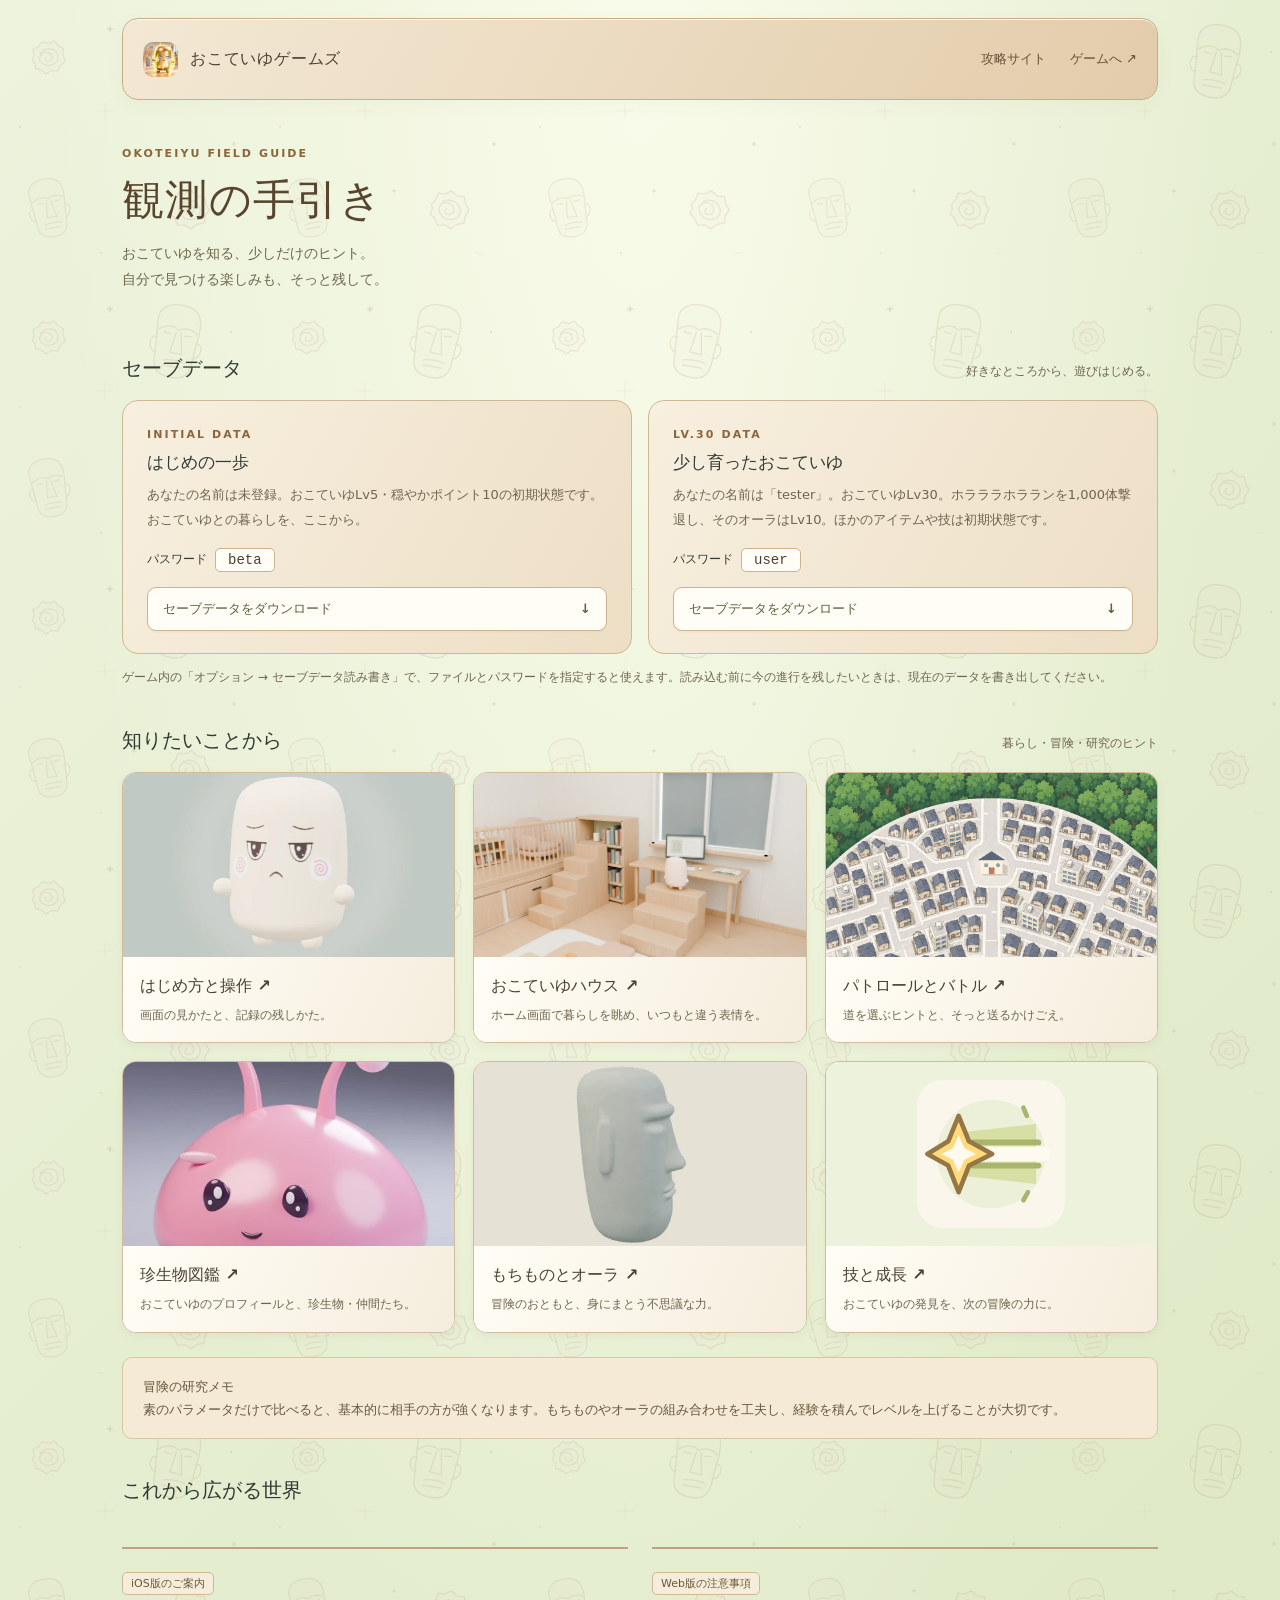
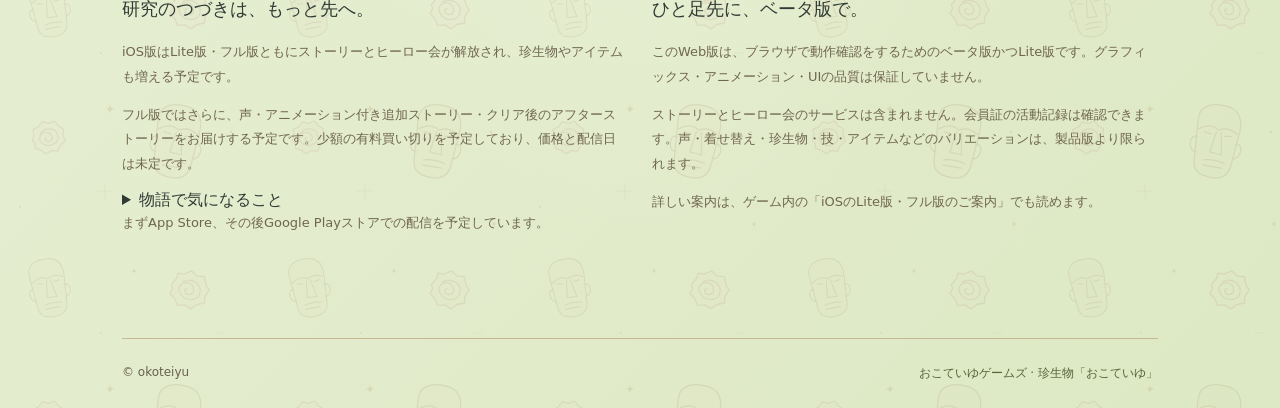
==== site/guide/index.html @ 9322dad9 "Require visitor registration and persist names in validated saves" ====
<!doctype html><html lang="ja"><head><meta charset="utf-8"><meta name="viewport" content="width=device-width,initial-scale=1"><meta name="theme-color" content="#ffffff"><meta name="description" content="珍生物「おこていゆ」の攻略サイト。はじめ方、おこていゆハウス、パトロールと訓練、珍生物、もちもの、技をご紹介します。"><title>攻略サイト｜おこていゆゲームズ</title>
 <link rel="canonical" href="https://okoteiyu.github.io/games/guide/">
 <meta property="og:type" content="website">
 <meta property="og:locale" content="ja_JP">
 <meta property="og:site_name" content="おこていゆゲームズ">
 <meta property="og:title" content="攻略サイト｜おこていゆゲームズ">
 <meta property="og:description" content="珍生物「おこていゆ」の攻略サイト。はじめ方、おこていゆハウス、パトロールと訓練、珍生物、もちもの、技をご紹介します。">
 <meta property="og:url" content="https://okoteiyu.github.io/games/guide/">
 <meta property="og:image" content="https://okoteiyu.github.io/games/shared/guide-cover.png">
 <meta property="og:image:type" content="image/png">
 <meta property="og:image:width" content="1200">
 <meta property="og:image:height" content="630">
 <meta property="og:image:alt" content="モアイが表紙に描かれた、おこていゆの攻略ノート">
 <meta name="twitter:card" content="summary_large_image">
 <meta name="twitter:title" content="攻略サイト｜おこていゆゲームズ">
 <meta name="twitter:description" content="珍生物「おこていゆ」の攻略サイト。はじめ方、おこていゆハウス、パトロールと訓練、珍生物、もちもの、技をご紹介します。">
 <meta name="twitter:image" content="https://okoteiyu.github.io/games/shared/guide-cover.png">
 <meta name="twitter:image:alt" content="モアイが表紙に描かれた、おこていゆの攻略ノート">
<link rel="icon" href="../game/assets/icons/favicon-32.png"><link rel="stylesheet" href="../shared/site.css"><link rel="stylesheet" href="../shared/guide-theme.css"></head><body class="theme-guide"><div class="wrap"><header class="site-header"><a class="brand" href="../"><img src="../game/assets/icons/app-icon-192.png" alt="">おこていゆゲームズ</a><nav class="header-links" aria-label="メイン"><a href="../guide/">攻略サイト</a><a href="../game/">ゲームへ ↗</a></nav></header><main><section class="guide-intro"><span class="eyebrow">OKOTEIYU FIELD GUIDE</span><h1>観測の手引き</h1><p>おこていゆを知る、少しだけのヒント。<br>自分で見つける楽しみも、そっと残して。</p></section><section aria-labelledby="save-title"><div class="section-heading"><h2 id="save-title">セーブデータ</h2><small>好きなところから、遊びはじめる。</small></div><div class="save-grid"><article class="save-card"><span class="eyebrow">INITIAL DATA</span><h3>はじめの一歩</h3><p>あなたの名前は未登録。おこていゆLv5・穏やかポイント10の初期状態です。おこていゆとの暮らしを、ここから。</p><div class="save-pass">パスワード <code>beta</code></div><a class="download" href="saves/beta.txt" download="beta.txt">セーブデータをダウンロード <span aria-hidden="true">↓</span></a></article><article class="save-card"><span class="eyebrow">Lv.30 DATA</span><h3>少し育ったおこていゆ</h3><p>あなたの名前は「tester」。おこていゆLv30。ホラララホラランを1,000体撃退し、そのオーラはLv10。ほかのアイテムや技は初期状態です。</p><div class="save-pass">パスワード <code>user</code></div><a class="download" href="saves/user.txt" download="user.txt">セーブデータをダウンロード <span aria-hidden="true">↓</span></a></article></div><p class="save-help">ゲーム内の「オプション → セーブデータ読み書き」で、ファイルとパスワードを指定すると使えます。読み込む前に今の進行を残したいときは、現在のデータを書き出してください。</p></section><section aria-labelledby="browse-title"><div class="section-heading"><h2 id="browse-title">知りたいことから</h2><small>暮らし・冒険・研究のヒント</small></div><div class="category-grid"><a class="category-card " href="basics/"><img src="../game/assets/collection/aura-okoteiyu.webp" alt="" loading="lazy"><div class="category-copy"><h3>はじめ方と操作 <span aria-hidden="true">↗</span></h3><p>画面の見かたと、記録の残しかた。</p></div></a><a class="category-card " href="house/"><img src="../game/assets/okoteiyu-house-workspace.png" alt="" loading="lazy"><div class="category-copy"><h3>おこていゆハウス <span aria-hidden="true">↗</span></h3><p>ホーム画面で暮らしを眺め、いつもと違う表情を。</p></div></a><a class="category-card " href="adventure/"><img src="../game/assets/patrol-map-background.webp" alt="" loading="lazy"><div class="category-copy"><h3>パトロールとバトル <span aria-hidden="true">↗</span></h3><p>道を選ぶヒントと、そっと送るかけごえ。</p></div></a><a class="category-card " href="creatures/"><img src="../game/assets/collection/punim.webp" alt="" loading="lazy"><div class="category-copy"><h3>珍生物図鑑 <span aria-hidden="true">↗</span></h3><p>おこていゆのプロフィールと、珍生物・仲間たち。</p></div></a><a class="category-card " href="items/"><img src="../game/assets/collection/moai_kun.webp" alt="" loading="lazy"><div class="category-copy"><h3>もちものとオーラ <span aria-hidden="true">↗</span></h3><p>冒険のおともと、身にまとう不思議な力。</p></div></a><a class="category-card icon" href="skills/"><img src="../game/assets/collection/technique-energy_ray.svg" alt="" loading="lazy"><div class="category-copy"><h3>技と成長 <span aria-hidden="true">↗</span></h3><p>おこていゆの発見を、次の冒険の力に。</p></div></a></div><aside class="article-note" style="margin-top:24px"><strong>冒険の研究メモ</strong><br>素のパラメータだけで比べると、基本的に相手の方が強くなります。もちものやオーラの組み合わせを工夫し、経験を積んでレベルを上げることが大切です。</aside></section><section aria-labelledby="edition-title"><div class="section-heading"><h2 id="edition-title">これから広がる世界</h2></div><div class="edition-grid"><article class="edition"><span class="tag">iOS版のご案内</span><h3>研究のつづきは、もっと先へ。</h3><p>iOS版はLite版・フル版ともにストーリーとヒーロー会が解放され、珍生物やアイテムも増える予定です。</p><p>フル版ではさらに、声・アニメーション付き追加ストーリー・クリア後のアフターストーリーをお届けする予定です。少額の有料買い切りを予定しており、価格と配信日は未定です。</p><details><summary>物語で気になること</summary><p>おこていゆの誕生。モアイの謎。密かに迫り来る危機。秘められた力。「惑星より大きな心」。限界を越える6つの試練。まだ明かされていない物語が待っています。</p></details><p>まずApp Store、その後Google Playストアでの配信を予定しています。</p></article><article class="edition"><span class="tag">Web版の注意事項</span><h3>ひと足先に、ベータ版で。</h3><p>このWeb版は、ブラウザで動作確認をするためのベータ版かつLite版です。グラフィックス・アニメーション・UIの品質は保証していません。</p><p>ストーリーとヒーロー会のサービスは含まれません。会員証の活動記録は確認できます。声・着せ替え・珍生物・技・アイテムなどのバリエーションは、製品版より限られます。</p><p>詳しい案内は、ゲーム内の「iOSのLite版・フル版のご案内」でも読めます。</p></article></div></section></main><footer class="site-footer"><span>© okoteiyu</span><span><a href="../">おこていゆゲームズ</a> · <a href="../game/">珍生物「おこていゆ」</a></span></footer></div></body></html>
---- site/shared/site.css ----
:root{--ink:#303b35;--muted:#717a71;--green:#4c6859;--line:#e6e9df;--paper:#fff;--soft:#f6f7f2;--gold:#aa8756;font-family:ui-sans-serif,system-ui,-apple-system,"Hiragino Kaku Gothic ProN","Yu Gothic",Meiryo,sans-serif;color:var(--ink);background:#fff;font-synthesis:none}*{box-sizing:border-box}body{margin:0}a{color:var(--green);text-underline-offset:.2em}button{font:inherit}img{display:block;max-width:100%}a:focus-visible,button:focus-visible,summary:focus-visible{outline:3px solid #9cb6a0;outline-offset:5px}h1,h2,h3,p{margin-top:0}p{line-height:1.9}h1{font-size:clamp(28px,4vw,42px);letter-spacing:.03em;line-height:1.4}h2{font-size:23px;line-height:1.5}h3{font-size:18px;line-height:1.5}.wrap{max-width:1100px;margin:auto;padding:0 32px}.site-header{border-bottom:1px solid var(--line);height:82px;display:flex;align-items:center;justify-content:space-between;gap:18px}.brand{display:flex;align-items:center;gap:12px;text-decoration:none;font-weight:700;color:var(--ink);letter-spacing:.05em}.brand img{width:35px;border-radius:10px}.header-links{display:flex;gap:24px;font-size:13px;align-items:center}.header-links a{text-decoration:none}.eyebrow{font-size:11px;letter-spacing:.19em;text-transform:uppercase;color:var(--gold);font-weight:650}.muted{color:var(--muted)}.home{max-width:980px}.home-intro{padding:50px 0 25px}.home-intro h1{margin-bottom:14px}.home-intro p{color:var(--muted);font-size:15px;margin-bottom:0}.home-grid{display:grid;grid-template-columns:1fr 1fr;gap:24px}.home-card{color:var(--ink);text-decoration:none;border:1px solid var(--line);border-radius:20px;overflow:hidden;transition:transform .2s,box-shadow .2s;background:var(--paper)}.home-card:hover{transform:translateY(-4px);box-shadow:0 10px 30px #3443350c}.home-card-visual{height:250px;background:#f3f5ef;display:grid;place-items:center;overflow:hidden}.home-card-visual>img{height:100%;width:100%;object-fit:cover}.home-card.game .home-card-visual{background:#f7f2e8}.home-card.game .home-card-visual img{width:215px;height:215px;border-radius:42px;box-shadow:0 8px 26px #83614025}.home-card-copy{padding:24px}.home-card-copy .eyebrow{margin-bottom:10px}.home-card-copy h2{font-size:20px;margin-bottom:9px}.home-card-copy p{font-size:13px;color:var(--muted);margin-bottom:18px}.card-tail{display:flex;align-items:center;justify-content:space-between;color:var(--green);font-size:13px;font-weight:600}.arrow{font-size:23px;font-weight:400}.site-footer{display:flex;justify-content:space-between;gap:18px;flex-wrap:wrap;margin-top:64px;padding:26px 0;border-top:1px solid var(--line);font-size:12px;color:var(--muted)}.site-footer a{text-decoration:none}.guide-intro{padding:42px 0 24px}.guide-intro h1{margin:10px 0}.guide-intro p{margin-bottom:0;color:var(--muted);font-size:14px}.section-heading{display:flex;gap:16px;align-items:baseline;justify-content:space-between;margin:36px 0 17px}.section-heading h2{margin:0;font-size:20px}.section-heading small{color:var(--muted);font-size:12px}.save-grid{display:grid;grid-template-columns:1fr 1fr;gap:16px}.save-card{padding:22px 24px;border:1px solid var(--line);border-radius:16px;background:var(--soft)}.save-card h3{font-size:17px;margin:8px 0}.save-card p{font-size:13px;margin:0 0 12px;color:var(--muted)}.save-pass{display:flex;gap:8px;align-items:center;font-size:12px;margin:15px 0}.save-pass code{background:#fff;border:1px solid var(--line);border-radius:5px;padding:3px 12px;font-size:14px;color:var(--ink)}.download{display:flex;align-items:center;justify-content:space-between;text-decoration:none;background:#fff;padding:12px 15px;border:1px solid #c6d3c6;border-radius:9px;font-size:13px;font-weight:600}.save-help{font-size:12px;color:var(--muted);margin:12px 0 0}.category-grid{display:grid;grid-template-columns:repeat(3,1fr);gap:18px}.category-card{border:1px solid var(--line);border-radius:14px;overflow:hidden;text-decoration:none;color:var(--ink)}.category-card:hover{border-color:#a8bdab}.category-card img{width:100%;aspect-ratio:1.8;object-fit:cover;background:var(--soft)}.category-card.icon img{object-fit:contain;padding:18px;background:#f2f5ed}.category-copy{padding:17px}.category-copy h3{font-size:16px;margin-bottom:7px}.category-copy p{font-size:12px;color:var(--muted);line-height:1.7;margin:0}.edition-grid{display:grid;grid-template-columns:1fr 1fr;gap:24px;padding:25px 0}.edition{border-top:2px solid var(--line);padding-top:23px}.edition h3{font-size:18px}.edition p,.edition li{font-size:13px;line-height:1.9;color:var(--muted)}.edition ul{padding-left:20px}.tag{font-size:11px;color:var(--green);border:1px solid #d6e0d4;background:#f5f8f1;border-radius:5px;padding:3px 8px;display:inline-block}.breadcrumbs{font-size:12px;color:var(--muted);margin-top:27px;display:flex;gap:10px;flex-wrap:wrap}.breadcrumbs a{text-decoration:none}.article-layout{display:grid;grid-template-columns:210px minmax(0,1fr);gap:45px}.article-side{padding-top:28px}.article-side nav{position:sticky;top:25px;display:grid;gap:7px}.article-side a{padding:10px 12px;font-size:13px;color:var(--muted);text-decoration:none;border-radius:8px}.article-side a[aria-current=page]{color:var(--green);background:#f1f5ed;font-weight:650}.article-main{min-width:0}.article-head{padding:28px 0 18px}.article-head h1{font-size:30px;margin:8px 0 12px}.article-head p{font-size:14px;color:var(--muted)}.tabs{display:flex;gap:5px;border-bottom:1px solid var(--line);margin:0 0 27px;flex-wrap:wrap}.tabs button{background:none;border:0;color:var(--muted);padding:11px 15px 12px;cursor:pointer;font-size:13px;border-bottom:2px solid transparent}.tabs button[aria-selected=true]{border-bottom-color:var(--green);color:var(--green);font-weight:650}.chapter{margin-bottom:32px;scroll-margin-top:30px}.chapter h2{font-size:20px;border-left:3px solid #b3c7ad;padding-left:14px;margin-bottom:17px}.chapter p{font-size:14px;color:#5c675e}.entry-grid{display:grid;grid-template-columns:1fr 1fr;gap:18px}.entry{border:1px solid var(--line);border-radius:13px;padding:18px;min-width:0}.entry>img{width:100%;height:155px;object-fit:contain;background:#f4f5ef;border-radius:8px;margin-bottom:17px}.entry h2,.entry h3{font-size:17px;margin-bottom:10px}.entry p{font-size:13px;color:#657063;margin-bottom:8px}.entry .facts{font-size:12px;color:var(--muted)}.ranks{width:100%;border-collapse:collapse;font-size:12px;margin-top:16px;text-align:center}.ranks caption{text-align:left;font-size:11px;color:var(--muted);margin-bottom:7px}.ranks th{font-size:11px;color:var(--muted);font-weight:500;padding:6px 2px;border-top:1px solid var(--line)}.ranks td{padding:5px 2px;font-weight:600}.article-note{background:var(--soft);border-radius:10px;padding:17px 20px;color:var(--muted);font-size:13px;line-height:1.8;margin-bottom:25px}[hidden]{display:none!important}@media(min-width:1500px){.home-intro{padding-top:70px}.home-card-visual{height:280px}}@media(max-width:760px){.wrap{padding:0 20px}.site-header{height:68px}.brand{font-size:14px;gap:9px}.brand img{width:30px}.header-links{gap:13px;font-size:12px}.home-intro{padding-top:35px}.home-intro p{font-size:13px}.home-grid{gap:12px}.home-card{border-radius:14px}.home-card-visual{height:165px}.home-card.game .home-card-visual img{width:137px;height:137px;border-radius:26px}.home-card-copy{padding:15px}.home-card-copy h2{font-size:16px}.home-card-copy p{font-size:12px;min-height:40px}.home-card-copy .eyebrow{font-size:9px}.card-tail{font-size:12px}.site-footer{margin-top:38px}.category-grid{grid-template-columns:repeat(2,1fr);gap:12px}.save-grid{grid-template-columns:1fr}.save-card{padding:18px}.guide-intro{padding-top:30px}.edition-grid{grid-template-columns:1fr;gap:20px}.article-layout{grid-template-columns:1fr;gap:0}.article-side{padding-top:18px}.article-side nav{position:static;display:flex;overflow-x:auto;gap:4px;padding-bottom:8px}.article-side a{white-space:nowrap;font-size:12px;padding:8px 11px}.article-head{padding-top:18px}.entry-grid{gap:12px}.entry{padding:13px}.entry>img{height:120px}.entry h2,.entry h3{font-size:15px}.tabs button{padding:10px 12px}.section-heading small{display:none}}@media(max-width:370px){.wrap{padding:0 14px}.home-card-copy{padding:12px}.home-card-visual{height:145px}.home-card.game .home-card-visual img{width:120px;height:120px}.header-links{gap:9px}.entry-grid{grid-template-columns:1fr}}@media(prefers-reduced-motion:reduce){*{scroll-behavior:auto!important;transition:none!important}}
.article-side{min-width:0}.article-side nav{max-width:100%}@media(max-width:760px){.article-layout{grid-template-columns:minmax(0,1fr)}.home-card.game h2{font-size:14px;line-height:1.6}}
---- site/shared/guide-theme.css ----
/* The guide shares the game's pale lime paper and warm brown accents. */
body.theme-guide {
  --ink:#4b4033;
  --muted:#70664f;
  --green:#526638;
  --gold:#927047;
  --line:#d9c9ad;
  --paper:#fffdf5;
  --soft:#efe4cf;
  min-height:100vh;
  background-color:#eaf1d5;
  background-image:url('../game/assets/ui-pattern.svg'),radial-gradient(ellipse at 50% 0,#f8fbe9 0,transparent 65%),linear-gradient(135deg,#edf3dc,#dde8c4);
  background-size:260px 280px,auto,auto;
}
.theme-guide .site-header {
  margin-top:18px;
  padding-inline:20px;
  border:1px solid #c8ae87;
  border-radius:16px;
  background:linear-gradient(120deg,#f3e8d4,#e2ccaa);
  box-shadow:inset 0 1px #fff9ed,0 5px 20px #76633e09;
}
.theme-guide .header-links a {color:#655037}
.theme-guide a:focus-visible,.theme-guide button:focus-visible {outline-color:#9c784c}
.theme-guide .guide-intro h1,.theme-guide .article-head h1 {color:#59452e}
.theme-guide .eyebrow {color:#8b663b}
.theme-guide .save-card {background:linear-gradient(120deg,#f7efdf,#eddec5);border-color:#cfb995}
.theme-guide .save-pass code,.theme-guide .download {background:#fffdf6;border-color:#cdb38d}
.theme-guide .download {color:#5b643b;box-shadow:0 2px 0 #a88e5d0d}
.theme-guide .download:hover {background:#f4f7e6}
.theme-guide .category-card {background:#fffdf5;border-color:#d0bd9e;box-shadow:0 3px 10px #715c3910;transition:transform .18s,border-color .18s}
.theme-guide .category-card:hover {transform:translateY(-3px);border-color:#9d875b}
.theme-guide .category-copy {background:linear-gradient(115deg,#fffdf5,#f4eddd)}
.theme-guide .category-card.icon img {background:#edf2dc}
.theme-guide .article-note {background:#f4ead6;border:1px solid #d9c7a4;color:#69583e}
.theme-guide .edition {border-top-color:#bea27b}
.theme-guide .tag {background:#f4eddb;border-color:#cfb994;color:#6f5638}
.theme-guide .article-side a {color:#5d634a}
.theme-guide .article-side a:hover {background:#f1eedb}
.theme-guide .article-side a[aria-current=page] {background:#ecddc3;color:#654b2b;box-shadow:inset 3px 0 #a07e4d}
.theme-guide .article-main {margin-top:28px;padding:24px 28px 4px;background:#fffdf5f5;border:1px solid #d8c7a9;border-radius:18px;box-shadow:0 8px 28px #6655370a}
.theme-guide .article-head {padding-top:0}
.theme-guide .tabs {border-bottom-color:#d8c7a9}
.theme-guide .tabs button {color:#6d624e}
.theme-guide .tabs button[aria-selected=true] {color:#5d673a;background:#eef2de;border-bottom-color:#a58453;border-radius:7px 7px 0 0}
.theme-guide .chapter h2 {border-left-color:#aa8b5f}
.theme-guide .chapter p,.theme-guide .entry p {color:#5f604c}
.theme-guide .chapter ul {padding-left:22px;margin:0 0 17px}
.theme-guide .chapter li {font-size:14px;line-height:1.9;margin-bottom:7px;color:#5f604c}
.theme-guide .entry {background:#faf5e9;border-color:#dfceb0}
.theme-guide .entry>img {background:#eef1df}
.theme-guide .ranks th {border-top-color:#d6c4a4}
.theme-guide .site-footer {border-top-color:#c7b792;color:#69624e}
@media(max-width:760px) {
  .theme-guide .site-header {margin-top:12px;padding-inline:12px;border-radius:12px;gap:10px}
  .theme-guide .brand {font-size:13px;letter-spacing:.01em;gap:7px}
  .theme-guide .header-links {gap:10px;font-size:11px}
  .theme-guide .article-main {margin-top:12px;padding:20px 17px 0;border-radius:14px}
  .theme-guide .article-side a {font-size:12px}
  .theme-guide .tabs button {padding-inline:10px}
}
@media(max-width:370px) {
  .theme-guide .site-header {padding-inline:9px;gap:8px}
  .theme-guide .brand {font-size:12px;gap:5px}
  .theme-guide .brand img {width:25px}
  .theme-guide .header-links {font-size:10.5px;gap:8px}
  .theme-guide .article-main {padding:18px 14px 0}
}
.profile-lead {display:grid;grid-template-columns:minmax(140px,.85fr) minmax(0,1.3fr);gap:24px;align-items:center}
.profile-lead>img {width:100%;aspect-ratio:1;object-fit:contain;background:#eef2df;border:1px solid #dac9aa;border-radius:14px}
.profile-facts {margin:0;font-size:13px}
.profile-facts>div {display:grid;grid-template-columns:85px minmax(0,1fr);gap:12px;border-bottom:1px solid #e6dac2;padding:9px 0;line-height:1.7}
.profile-facts dt {color:#7b684b}
.profile-facts dd {margin:0;color:#4c4d3c}
@media(max-width:520px) {.profile-lead {grid-template-columns:1fr;gap:14px}.profile-lead>img {max-width:260px;justify-self:center}.profile-facts>div {grid-template-columns:85px minmax(0,1fr)}}
body.theme-guide {display:flow-root}
@media(max-width:600px) {#panel-companions .entry-grid {grid-template-columns:1fr}#panel-companions .entry>img {height:160px}}
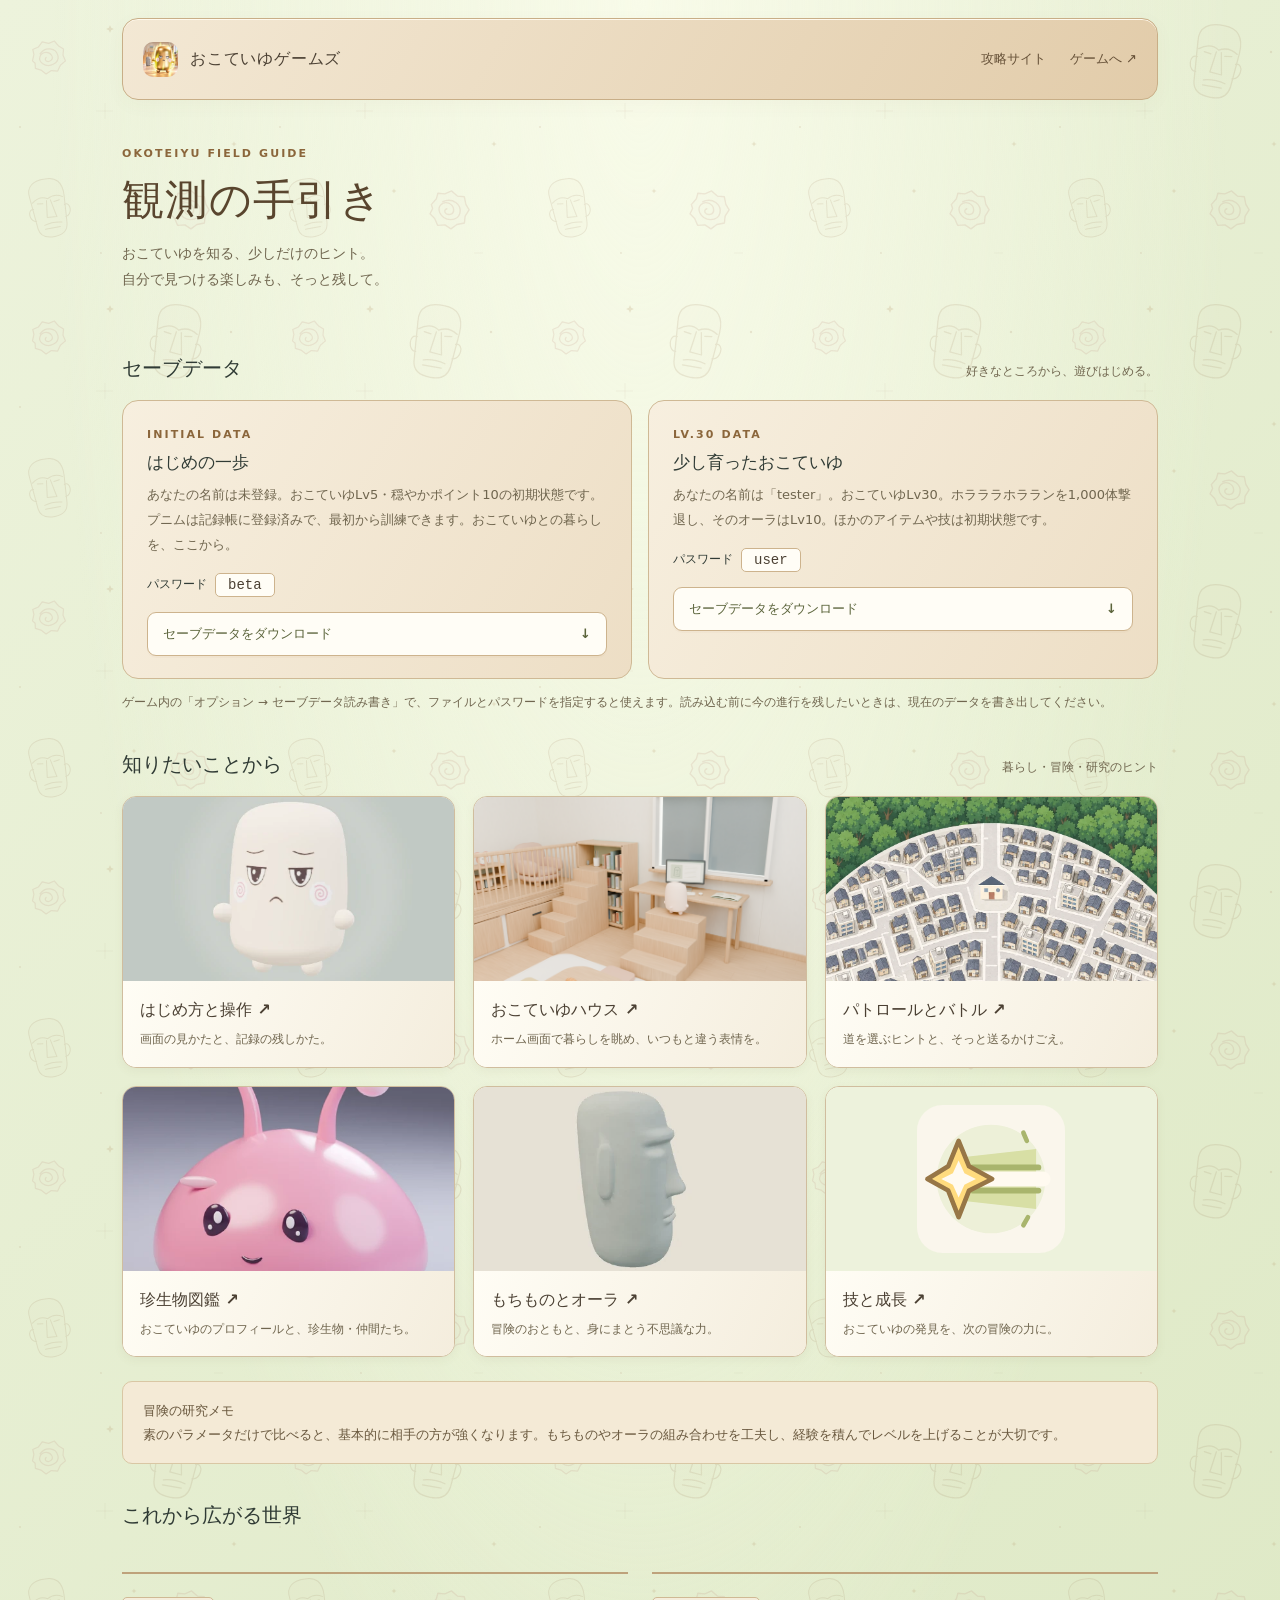
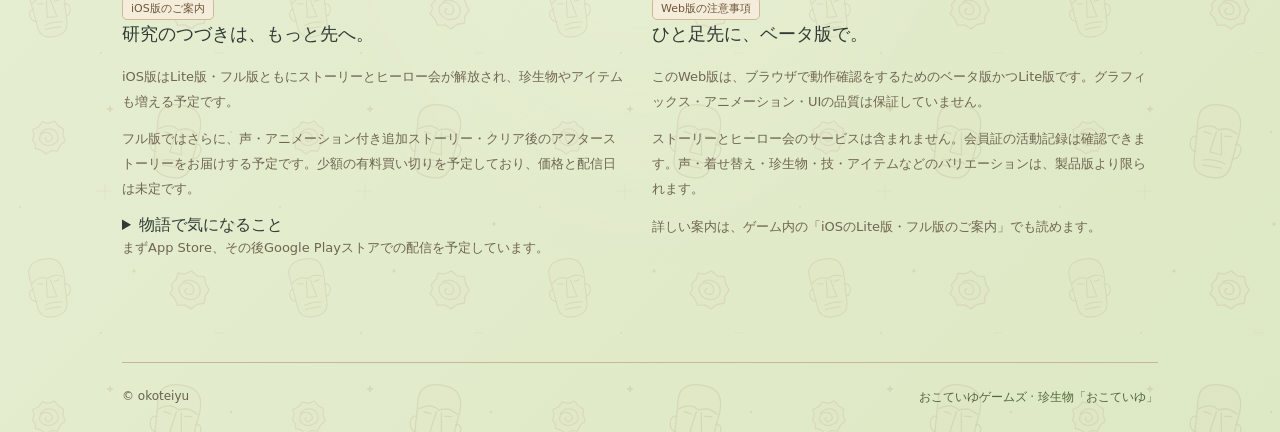
==== commit 7091abcf: "Register Punim initially and enable beginner training before patrol" ====
--- a/site/guide/index.html
+++ b/site/guide/index.html
@@ -16,4 +16,4 @@
  <meta name="twitter:description" content="珍生物「おこていゆ」の攻略サイト。はじめ方、おこていゆハウス、パトロールと訓練、珍生物、もちもの、技をご紹介します。">
  <meta name="twitter:image" content="https://okoteiyu.github.io/games/shared/guide-cover.png">
  <meta name="twitter:image:alt" content="モアイが表紙に描かれた、おこていゆの攻略ノート">
-<link rel="icon" href="../game/assets/icons/favicon-32.png"><link rel="stylesheet" href="../shared/site.css"><link rel="stylesheet" href="../shared/guide-theme.css"></head><body class="theme-guide"><div class="wrap"><header class="site-header"><a class="brand" href="../"><img src="../game/assets/icons/app-icon-192.png" alt="">おこていゆゲームズ</a><nav class="header-links" aria-label="メイン"><a href="../guide/">攻略サイト</a><a href="../game/">ゲームへ ↗</a></nav></header><main><section class="guide-intro"><span class="eyebrow">OKOTEIYU FIELD GUIDE</span><h1>観測の手引き</h1><p>おこていゆを知る、少しだけのヒント。<br>自分で見つける楽しみも、そっと残して。</p></section><section aria-labelledby="save-title"><div class="section-heading"><h2 id="save-title">セーブデータ</h2><small>好きなところから、遊びはじめる。</small></div><div class="save-grid"><article class="save-card"><span class="eyebrow">INITIAL DATA</span><h3>はじめの一歩</h3><p>あなたの名前は未登録。おこていゆLv5・穏やかポイント10の初期状態です。おこていゆとの暮らしを、ここから。</p><div class="save-pass">パスワード <code>beta</code></div><a class="download" href="saves/beta.txt" download="beta.txt">セーブデータをダウンロード <span aria-hidden="true">↓</span></a></article><article class="save-card"><span class="eyebrow">Lv.30 DATA</span><h3>少し育ったおこていゆ</h3><p>あなたの名前は「tester」。おこていゆLv30。ホラララホラランを1,000体撃退し、そのオーラはLv10。ほかのアイテムや技は初期状態です。</p><div class="save-pass">パスワード <code>user</code></div><a class="download" href="saves/user.txt" download="user.txt">セーブデータをダウンロード <span aria-hidden="true">↓</span></a></article></div><p class="save-help">ゲーム内の「オプション → セーブデータ読み書き」で、ファイルとパスワードを指定すると使えます。読み込む前に今の進行を残したいときは、現在のデータを書き出してください。</p></section><section aria-labelledby="browse-title"><div class="section-heading"><h2 id="browse-title">知りたいことから</h2><small>暮らし・冒険・研究のヒント</small></div><div class="category-grid"><a class="category-card " href="basics/"><img src="../game/assets/collection/aura-okoteiyu.webp" alt="" loading="lazy"><div class="category-copy"><h3>はじめ方と操作 <span aria-hidden="true">↗</span></h3><p>画面の見かたと、記録の残しかた。</p></div></a><a class="category-card " href="house/"><img src="../game/assets/okoteiyu-house-workspace.png" alt="" loading="lazy"><div class="category-copy"><h3>おこていゆハウス <span aria-hidden="true">↗</span></h3><p>ホーム画面で暮らしを眺め、いつもと違う表情を。</p></div></a><a class="category-card " href="adventure/"><img src="../game/assets/patrol-map-background.webp" alt="" loading="lazy"><div class="category-copy"><h3>パトロールとバトル <span aria-hidden="true">↗</span></h3><p>道を選ぶヒントと、そっと送るかけごえ。</p></div></a><a class="category-card " href="creatures/"><img src="../game/assets/collection/punim.webp" alt="" loading="lazy"><div class="category-copy"><h3>珍生物図鑑 <span aria-hidden="true">↗</span></h3><p>おこていゆのプロフィールと、珍生物・仲間たち。</p></div></a><a class="category-card " href="items/"><img src="../game/assets/collection/moai_kun.webp" alt="" loading="lazy"><div class="category-copy"><h3>もちものとオーラ <span aria-hidden="true">↗</span></h3><p>冒険のおともと、身にまとう不思議な力。</p></div></a><a class="category-card icon" href="skills/"><img src="../game/assets/collection/technique-energy_ray.svg" alt="" loading="lazy"><div class="category-copy"><h3>技と成長 <span aria-hidden="true">↗</span></h3><p>おこていゆの発見を、次の冒険の力に。</p></div></a></div><aside class="article-note" style="margin-top:24px"><strong>冒険の研究メモ</strong><br>素のパラメータだけで比べると、基本的に相手の方が強くなります。もちものやオーラの組み合わせを工夫し、経験を積んでレベルを上げることが大切です。</aside></section><section aria-labelledby="edition-title"><div class="section-heading"><h2 id="edition-title">これから広がる世界</h2></div><div class="edition-grid"><article class="edition"><span class="tag">iOS版のご案内</span><h3>研究のつづきは、もっと先へ。</h3><p>iOS版はLite版・フル版ともにストーリーとヒーロー会が解放され、珍生物やアイテムも増える予定です。</p><p>フル版ではさらに、声・アニメーション付き追加ストーリー・クリア後のアフターストーリーをお届けする予定です。少額の有料買い切りを予定しており、価格と配信日は未定です。</p><details><summary>物語で気になること</summary><p>おこていゆの誕生。モアイの謎。密かに迫り来る危機。秘められた力。「惑星より大きな心」。限界を越える6つの試練。まだ明かされていない物語が待っています。</p></details><p>まずApp Store、その後Google Playストアでの配信を予定しています。</p></article><article class="edition"><span class="tag">Web版の注意事項</span><h3>ひと足先に、ベータ版で。</h3><p>このWeb版は、ブラウザで動作確認をするためのベータ版かつLite版です。グラフィックス・アニメーション・UIの品質は保証していません。</p><p>ストーリーとヒーロー会のサービスは含まれません。会員証の活動記録は確認できます。声・着せ替え・珍生物・技・アイテムなどのバリエーションは、製品版より限られます。</p><p>詳しい案内は、ゲーム内の「iOSのLite版・フル版のご案内」でも読めます。</p></article></div></section></main><footer class="site-footer"><span>© okoteiyu</span><span><a href="../">おこていゆゲームズ</a> · <a href="../game/">珍生物「おこていゆ」</a></span></footer></div></body></html>+<link rel="icon" href="../game/assets/icons/favicon-32.png"><link rel="stylesheet" href="../shared/site.css"><link rel="stylesheet" href="../shared/guide-theme.css"></head><body class="theme-guide"><div class="wrap"><header class="site-header"><a class="brand" href="../"><img src="../game/assets/icons/app-icon-192.png" alt="">おこていゆゲームズ</a><nav class="header-links" aria-label="メイン"><a href="../guide/">攻略サイト</a><a href="../game/">ゲームへ ↗</a></nav></header><main><section class="guide-intro"><span class="eyebrow">OKOTEIYU FIELD GUIDE</span><h1>観測の手引き</h1><p>おこていゆを知る、少しだけのヒント。<br>自分で見つける楽しみも、そっと残して。</p></section><section aria-labelledby="save-title"><div class="section-heading"><h2 id="save-title">セーブデータ</h2><small>好きなところから、遊びはじめる。</small></div><div class="save-grid"><article class="save-card"><span class="eyebrow">INITIAL DATA</span><h3>はじめの一歩</h3><p>あなたの名前は未登録。おこていゆLv5・穏やかポイント10の初期状態です。プニムは記録帳に登録済みで、最初から訓練できます。おこていゆとの暮らしを、ここから。</p><div class="save-pass">パスワード <code>beta</code></div><a class="download" href="saves/beta.txt" download="beta.txt">セーブデータをダウンロード <span aria-hidden="true">↓</span></a></article><article class="save-card"><span class="eyebrow">Lv.30 DATA</span><h3>少し育ったおこていゆ</h3><p>あなたの名前は「tester」。おこていゆLv30。ホラララホラランを1,000体撃退し、そのオーラはLv10。ほかのアイテムや技は初期状態です。</p><div class="save-pass">パスワード <code>user</code></div><a class="download" href="saves/user.txt" download="user.txt">セーブデータをダウンロード <span aria-hidden="true">↓</span></a></article></div><p class="save-help">ゲーム内の「オプション → セーブデータ読み書き」で、ファイルとパスワードを指定すると使えます。読み込む前に今の進行を残したいときは、現在のデータを書き出してください。</p></section><section aria-labelledby="browse-title"><div class="section-heading"><h2 id="browse-title">知りたいことから</h2><small>暮らし・冒険・研究のヒント</small></div><div class="category-grid"><a class="category-card " href="basics/"><img src="../game/assets/collection/aura-okoteiyu.webp" alt="" loading="lazy"><div class="category-copy"><h3>はじめ方と操作 <span aria-hidden="true">↗</span></h3><p>画面の見かたと、記録の残しかた。</p></div></a><a class="category-card " href="house/"><img src="../game/assets/okoteiyu-house-workspace.png" alt="" loading="lazy"><div class="category-copy"><h3>おこていゆハウス <span aria-hidden="true">↗</span></h3><p>ホーム画面で暮らしを眺め、いつもと違う表情を。</p></div></a><a class="category-card " href="adventure/"><img src="../game/assets/patrol-map-background.webp" alt="" loading="lazy"><div class="category-copy"><h3>パトロールとバトル <span aria-hidden="true">↗</span></h3><p>道を選ぶヒントと、そっと送るかけごえ。</p></div></a><a class="category-card " href="creatures/"><img src="../game/assets/collection/punim.webp" alt="" loading="lazy"><div class="category-copy"><h3>珍生物図鑑 <span aria-hidden="true">↗</span></h3><p>おこていゆのプロフィールと、珍生物・仲間たち。</p></div></a><a class="category-card " href="items/"><img src="../game/assets/collection/moai_kun.webp" alt="" loading="lazy"><div class="category-copy"><h3>もちものとオーラ <span aria-hidden="true">↗</span></h3><p>冒険のおともと、身にまとう不思議な力。</p></div></a><a class="category-card icon" href="skills/"><img src="../game/assets/collection/technique-energy_ray.svg" alt="" loading="lazy"><div class="category-copy"><h3>技と成長 <span aria-hidden="true">↗</span></h3><p>おこていゆの発見を、次の冒険の力に。</p></div></a></div><aside class="article-note" style="margin-top:24px"><strong>冒険の研究メモ</strong><br>素のパラメータだけで比べると、基本的に相手の方が強くなります。もちものやオーラの組み合わせを工夫し、経験を積んでレベルを上げることが大切です。</aside></section><section aria-labelledby="edition-title"><div class="section-heading"><h2 id="edition-title">これから広がる世界</h2></div><div class="edition-grid"><article class="edition"><span class="tag">iOS版のご案内</span><h3>研究のつづきは、もっと先へ。</h3><p>iOS版はLite版・フル版ともにストーリーとヒーロー会が解放され、珍生物やアイテムも増える予定です。</p><p>フル版ではさらに、声・アニメーション付き追加ストーリー・クリア後のアフターストーリーをお届けする予定です。少額の有料買い切りを予定しており、価格と配信日は未定です。</p><details><summary>物語で気になること</summary><p>おこていゆの誕生。モアイの謎。密かに迫り来る危機。秘められた力。「惑星より大きな心」。限界を越える6つの試練。まだ明かされていない物語が待っています。</p></details><p>まずApp Store、その後Google Playストアでの配信を予定しています。</p></article><article class="edition"><span class="tag">Web版の注意事項</span><h3>ひと足先に、ベータ版で。</h3><p>このWeb版は、ブラウザで動作確認をするためのベータ版かつLite版です。グラフィックス・アニメーション・UIの品質は保証していません。</p><p>ストーリーとヒーロー会のサービスは含まれません。会員証の活動記録は確認できます。声・着せ替え・珍生物・技・アイテムなどのバリエーションは、製品版より限られます。</p><p>詳しい案内は、ゲーム内の「iOSのLite版・フル版のご案内」でも読めます。</p></article></div></section></main><footer class="site-footer"><span>© okoteiyu</span><span><a href="../">おこていゆゲームズ</a> · <a href="../game/">珍生物「おこていゆ」</a></span></footer></div></body></html>
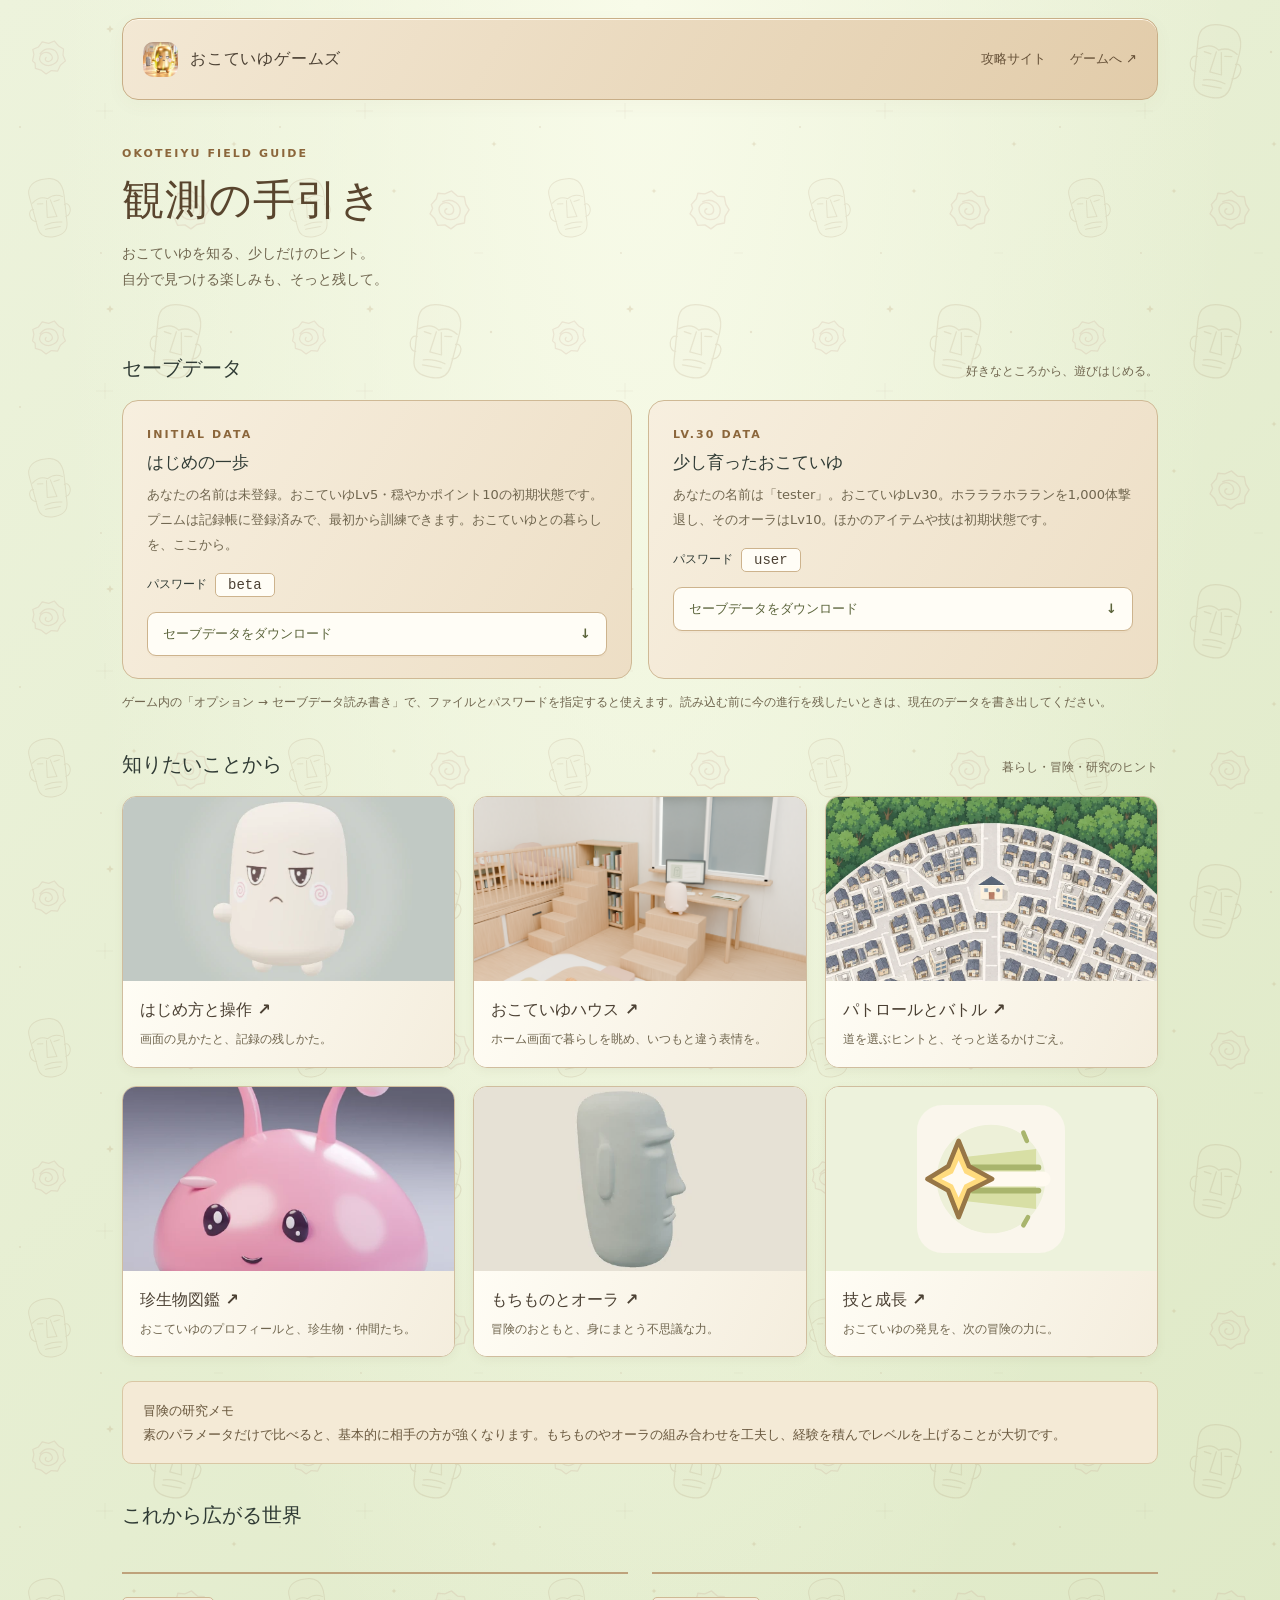
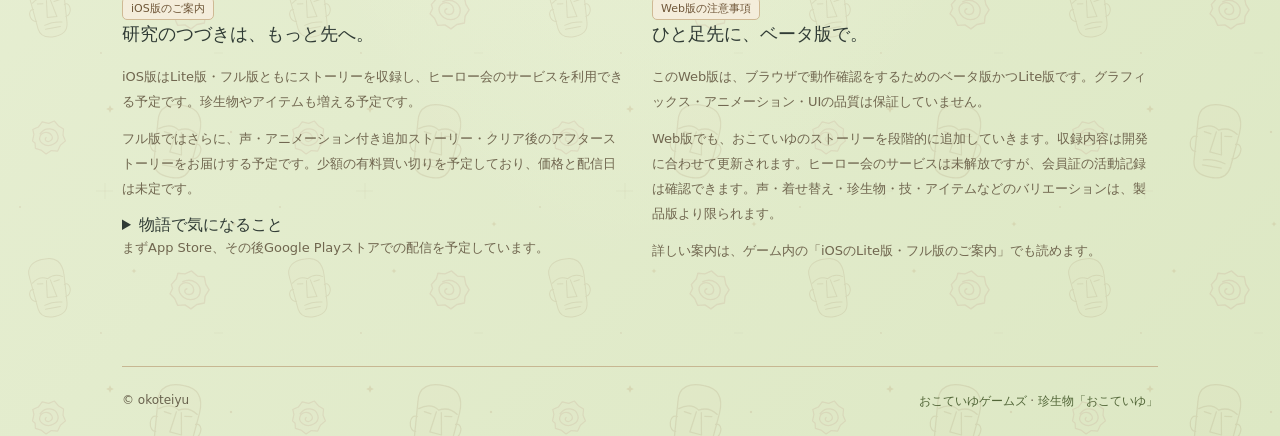
==== commit e535db84: "Update Web story availability announcements across game and guide" ====
--- a/site/guide/index.html
+++ b/site/guide/index.html
@@ -16,4 +16,4 @@
  <meta name="twitter:description" content="珍生物「おこていゆ」の攻略サイト。はじめ方、おこていゆハウス、パトロールと訓練、珍生物、もちもの、技をご紹介します。">
  <meta name="twitter:image" content="https://okoteiyu.github.io/games/shared/guide-cover.png">
  <meta name="twitter:image:alt" content="モアイが表紙に描かれた、おこていゆの攻略ノート">
-<link rel="icon" href="../game/assets/icons/favicon-32.png"><link rel="stylesheet" href="../shared/site.css"><link rel="stylesheet" href="../shared/guide-theme.css"></head><body class="theme-guide"><div class="wrap"><header class="site-header"><a class="brand" href="../"><img src="../game/assets/icons/app-icon-192.png" alt="">おこていゆゲームズ</a><nav class="header-links" aria-label="メイン"><a href="../guide/">攻略サイト</a><a href="../game/">ゲームへ ↗</a></nav></header><main><section class="guide-intro"><span class="eyebrow">OKOTEIYU FIELD GUIDE</span><h1>観測の手引き</h1><p>おこていゆを知る、少しだけのヒント。<br>自分で見つける楽しみも、そっと残して。</p></section><section aria-labelledby="save-title"><div class="section-heading"><h2 id="save-title">セーブデータ</h2><small>好きなところから、遊びはじめる。</small></div><div class="save-grid"><article class="save-card"><span class="eyebrow">INITIAL DATA</span><h3>はじめの一歩</h3><p>あなたの名前は未登録。おこていゆLv5・穏やかポイント10の初期状態です。プニムは記録帳に登録済みで、最初から訓練できます。おこていゆとの暮らしを、ここから。</p><div class="save-pass">パスワード <code>beta</code></div><a class="download" href="saves/beta.txt" download="beta.txt">セーブデータをダウンロード <span aria-hidden="true">↓</span></a></article><article class="save-card"><span class="eyebrow">Lv.30 DATA</span><h3>少し育ったおこていゆ</h3><p>あなたの名前は「tester」。おこていゆLv30。ホラララホラランを1,000体撃退し、そのオーラはLv10。ほかのアイテムや技は初期状態です。</p><div class="save-pass">パスワード <code>user</code></div><a class="download" href="saves/user.txt" download="user.txt">セーブデータをダウンロード <span aria-hidden="true">↓</span></a></article></div><p class="save-help">ゲーム内の「オプション → セーブデータ読み書き」で、ファイルとパスワードを指定すると使えます。読み込む前に今の進行を残したいときは、現在のデータを書き出してください。</p></section><section aria-labelledby="browse-title"><div class="section-heading"><h2 id="browse-title">知りたいことから</h2><small>暮らし・冒険・研究のヒント</small></div><div class="category-grid"><a class="category-card " href="basics/"><img src="../game/assets/collection/aura-okoteiyu.webp" alt="" loading="lazy"><div class="category-copy"><h3>はじめ方と操作 <span aria-hidden="true">↗</span></h3><p>画面の見かたと、記録の残しかた。</p></div></a><a class="category-card " href="house/"><img src="../game/assets/okoteiyu-house-workspace.png" alt="" loading="lazy"><div class="category-copy"><h3>おこていゆハウス <span aria-hidden="true">↗</span></h3><p>ホーム画面で暮らしを眺め、いつもと違う表情を。</p></div></a><a class="category-card " href="adventure/"><img src="../game/assets/patrol-map-background.webp" alt="" loading="lazy"><div class="category-copy"><h3>パトロールとバトル <span aria-hidden="true">↗</span></h3><p>道を選ぶヒントと、そっと送るかけごえ。</p></div></a><a class="category-card " href="creatures/"><img src="../game/assets/collection/punim.webp" alt="" loading="lazy"><div class="category-copy"><h3>珍生物図鑑 <span aria-hidden="true">↗</span></h3><p>おこていゆのプロフィールと、珍生物・仲間たち。</p></div></a><a class="category-card " href="items/"><img src="../game/assets/collection/moai_kun.webp" alt="" loading="lazy"><div class="category-copy"><h3>もちものとオーラ <span aria-hidden="true">↗</span></h3><p>冒険のおともと、身にまとう不思議な力。</p></div></a><a class="category-card icon" href="skills/"><img src="../game/assets/collection/technique-energy_ray.svg" alt="" loading="lazy"><div class="category-copy"><h3>技と成長 <span aria-hidden="true">↗</span></h3><p>おこていゆの発見を、次の冒険の力に。</p></div></a></div><aside class="article-note" style="margin-top:24px"><strong>冒険の研究メモ</strong><br>素のパラメータだけで比べると、基本的に相手の方が強くなります。もちものやオーラの組み合わせを工夫し、経験を積んでレベルを上げることが大切です。</aside></section><section aria-labelledby="edition-title"><div class="section-heading"><h2 id="edition-title">これから広がる世界</h2></div><div class="edition-grid"><article class="edition"><span class="tag">iOS版のご案内</span><h3>研究のつづきは、もっと先へ。</h3><p>iOS版はLite版・フル版ともにストーリーとヒーロー会が解放され、珍生物やアイテムも増える予定です。</p><p>フル版ではさらに、声・アニメーション付き追加ストーリー・クリア後のアフターストーリーをお届けする予定です。少額の有料買い切りを予定しており、価格と配信日は未定です。</p><details><summary>物語で気になること</summary><p>おこていゆの誕生。モアイの謎。密かに迫り来る危機。秘められた力。「惑星より大きな心」。限界を越える6つの試練。まだ明かされていない物語が待っています。</p></details><p>まずApp Store、その後Google Playストアでの配信を予定しています。</p></article><article class="edition"><span class="tag">Web版の注意事項</span><h3>ひと足先に、ベータ版で。</h3><p>このWeb版は、ブラウザで動作確認をするためのベータ版かつLite版です。グラフィックス・アニメーション・UIの品質は保証していません。</p><p>ストーリーとヒーロー会のサービスは含まれません。会員証の活動記録は確認できます。声・着せ替え・珍生物・技・アイテムなどのバリエーションは、製品版より限られます。</p><p>詳しい案内は、ゲーム内の「iOSのLite版・フル版のご案内」でも読めます。</p></article></div></section></main><footer class="site-footer"><span>© okoteiyu</span><span><a href="../">おこていゆゲームズ</a> · <a href="../game/">珍生物「おこていゆ」</a></span></footer></div></body></html>+<link rel="icon" href="../game/assets/icons/favicon-32.png"><link rel="stylesheet" href="../shared/site.css"><link rel="stylesheet" href="../shared/guide-theme.css"></head><body class="theme-guide"><div class="wrap"><header class="site-header"><a class="brand" href="../"><img src="../game/assets/icons/app-icon-192.png" alt="">おこていゆゲームズ</a><nav class="header-links" aria-label="メイン"><a href="../guide/">攻略サイト</a><a href="../game/">ゲームへ ↗</a></nav></header><main><section class="guide-intro"><span class="eyebrow">OKOTEIYU FIELD GUIDE</span><h1>観測の手引き</h1><p>おこていゆを知る、少しだけのヒント。<br>自分で見つける楽しみも、そっと残して。</p></section><section aria-labelledby="save-title"><div class="section-heading"><h2 id="save-title">セーブデータ</h2><small>好きなところから、遊びはじめる。</small></div><div class="save-grid"><article class="save-card"><span class="eyebrow">INITIAL DATA</span><h3>はじめの一歩</h3><p>あなたの名前は未登録。おこていゆLv5・穏やかポイント10の初期状態です。プニムは記録帳に登録済みで、最初から訓練できます。おこていゆとの暮らしを、ここから。</p><div class="save-pass">パスワード <code>beta</code></div><a class="download" href="saves/beta.txt" download="beta.txt">セーブデータをダウンロード <span aria-hidden="true">↓</span></a></article><article class="save-card"><span class="eyebrow">Lv.30 DATA</span><h3>少し育ったおこていゆ</h3><p>あなたの名前は「tester」。おこていゆLv30。ホラララホラランを1,000体撃退し、そのオーラはLv10。ほかのアイテムや技は初期状態です。</p><div class="save-pass">パスワード <code>user</code></div><a class="download" href="saves/user.txt" download="user.txt">セーブデータをダウンロード <span aria-hidden="true">↓</span></a></article></div><p class="save-help">ゲーム内の「オプション → セーブデータ読み書き」で、ファイルとパスワードを指定すると使えます。読み込む前に今の進行を残したいときは、現在のデータを書き出してください。</p></section><section aria-labelledby="browse-title"><div class="section-heading"><h2 id="browse-title">知りたいことから</h2><small>暮らし・冒険・研究のヒント</small></div><div class="category-grid"><a class="category-card " href="basics/"><img src="../game/assets/collection/aura-okoteiyu.webp" alt="" loading="lazy"><div class="category-copy"><h3>はじめ方と操作 <span aria-hidden="true">↗</span></h3><p>画面の見かたと、記録の残しかた。</p></div></a><a class="category-card " href="house/"><img src="../game/assets/okoteiyu-house-workspace.png" alt="" loading="lazy"><div class="category-copy"><h3>おこていゆハウス <span aria-hidden="true">↗</span></h3><p>ホーム画面で暮らしを眺め、いつもと違う表情を。</p></div></a><a class="category-card " href="adventure/"><img src="../game/assets/patrol-map-background.webp" alt="" loading="lazy"><div class="category-copy"><h3>パトロールとバトル <span aria-hidden="true">↗</span></h3><p>道を選ぶヒントと、そっと送るかけごえ。</p></div></a><a class="category-card " href="creatures/"><img src="../game/assets/collection/punim.webp" alt="" loading="lazy"><div class="category-copy"><h3>珍生物図鑑 <span aria-hidden="true">↗</span></h3><p>おこていゆのプロフィールと、珍生物・仲間たち。</p></div></a><a class="category-card " href="items/"><img src="../game/assets/collection/moai_kun.webp" alt="" loading="lazy"><div class="category-copy"><h3>もちものとオーラ <span aria-hidden="true">↗</span></h3><p>冒険のおともと、身にまとう不思議な力。</p></div></a><a class="category-card icon" href="skills/"><img src="../game/assets/collection/technique-energy_ray.svg" alt="" loading="lazy"><div class="category-copy"><h3>技と成長 <span aria-hidden="true">↗</span></h3><p>おこていゆの発見を、次の冒険の力に。</p></div></a></div><aside class="article-note" style="margin-top:24px"><strong>冒険の研究メモ</strong><br>素のパラメータだけで比べると、基本的に相手の方が強くなります。もちものやオーラの組み合わせを工夫し、経験を積んでレベルを上げることが大切です。</aside></section><section aria-labelledby="edition-title"><div class="section-heading"><h2 id="edition-title">これから広がる世界</h2></div><div class="edition-grid"><article class="edition"><span class="tag">iOS版のご案内</span><h3>研究のつづきは、もっと先へ。</h3><p>iOS版はLite版・フル版ともにストーリーを収録し、ヒーロー会のサービスを利用できる予定です。珍生物やアイテムも増える予定です。</p><p>フル版ではさらに、声・アニメーション付き追加ストーリー・クリア後のアフターストーリーをお届けする予定です。少額の有料買い切りを予定しており、価格と配信日は未定です。</p><details><summary>物語で気になること</summary><p>おこていゆの誕生。モアイの謎。密かに迫り来る危機。秘められた力。「惑星より大きな心」。限界を越える6つの試練。まだ明かされていない物語が待っています。</p></details><p>まずApp Store、その後Google Playストアでの配信を予定しています。</p></article><article class="edition"><span class="tag">Web版の注意事項</span><h3>ひと足先に、ベータ版で。</h3><p>このWeb版は、ブラウザで動作確認をするためのベータ版かつLite版です。グラフィックス・アニメーション・UIの品質は保証していません。</p><p>Web版でも、おこていゆのストーリーを段階的に追加していきます。収録内容は開発に合わせて更新されます。ヒーロー会のサービスは未解放ですが、会員証の活動記録は確認できます。声・着せ替え・珍生物・技・アイテムなどのバリエーションは、製品版より限られます。</p><p>詳しい案内は、ゲーム内の「iOSのLite版・フル版のご案内」でも読めます。</p></article></div></section></main><footer class="site-footer"><span>© okoteiyu</span><span><a href="../">おこていゆゲームズ</a> · <a href="../game/">珍生物「おこていゆ」</a></span></footer></div></body></html>
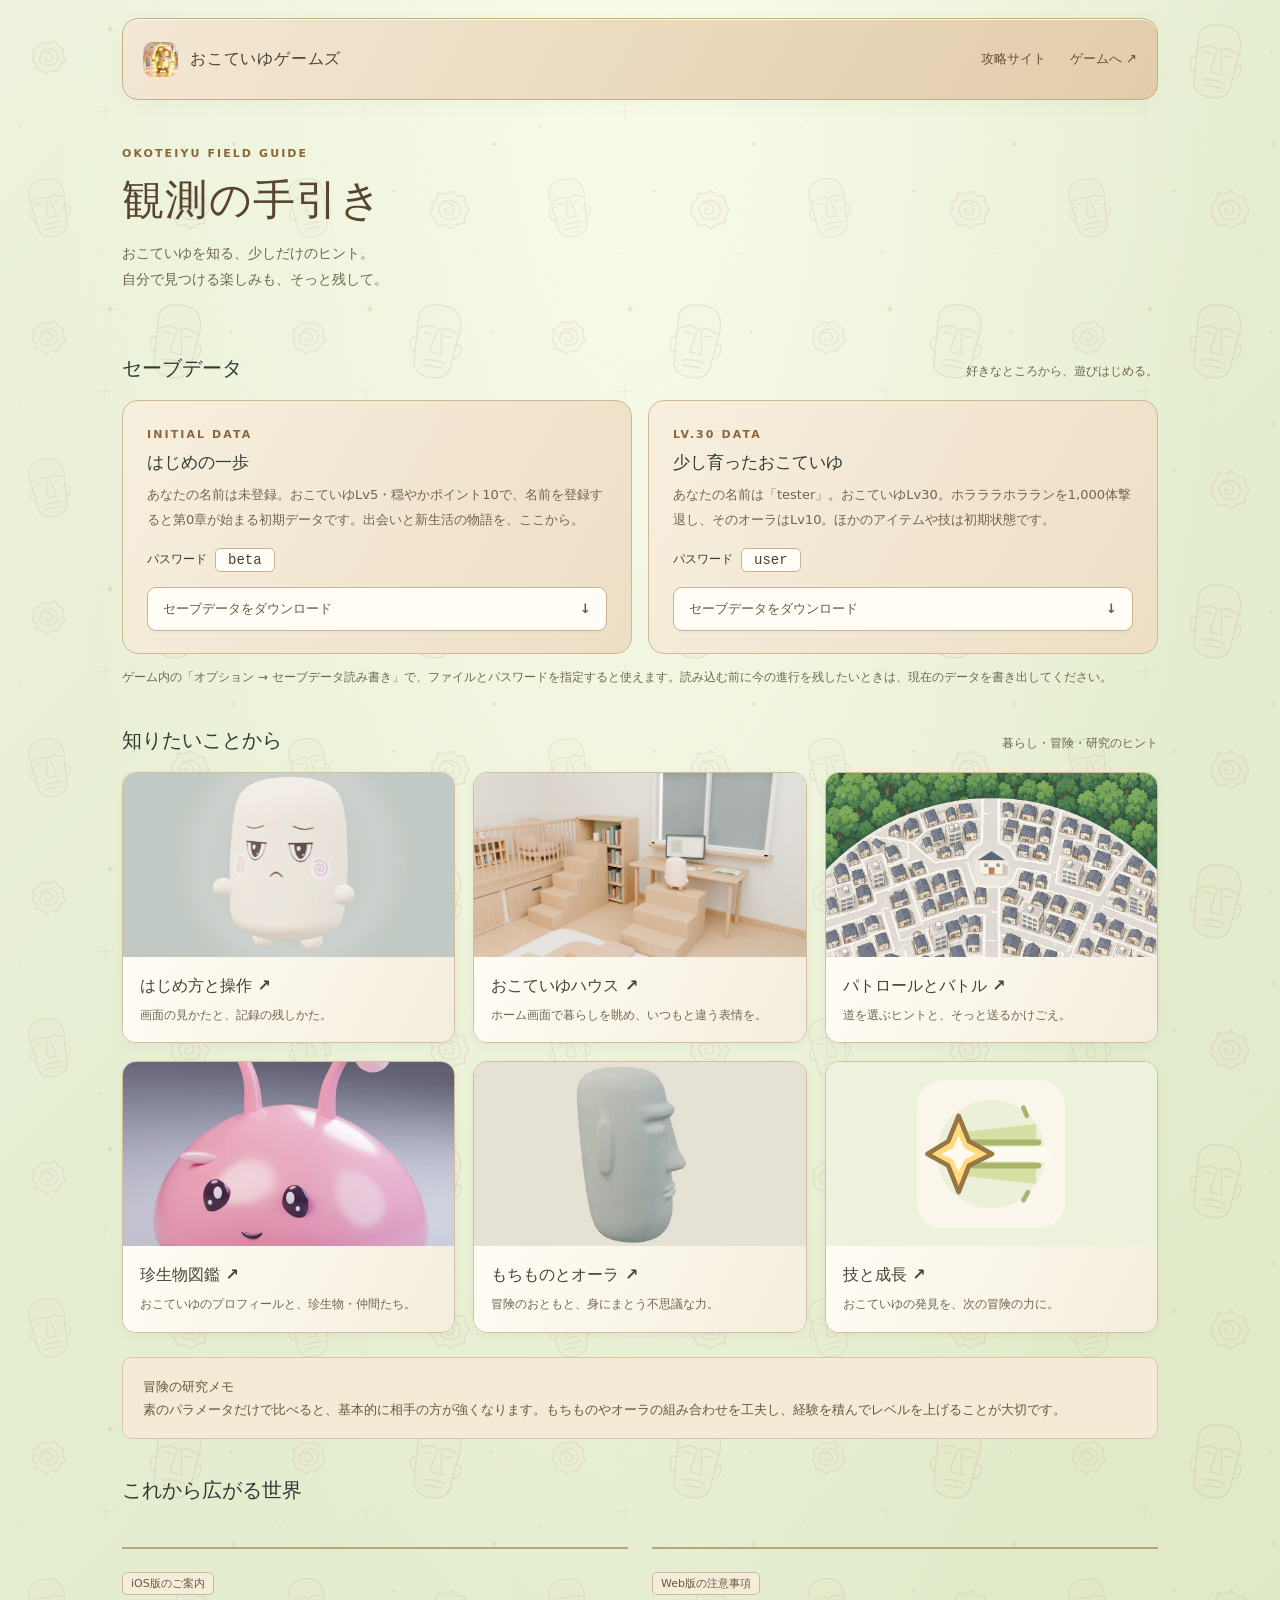
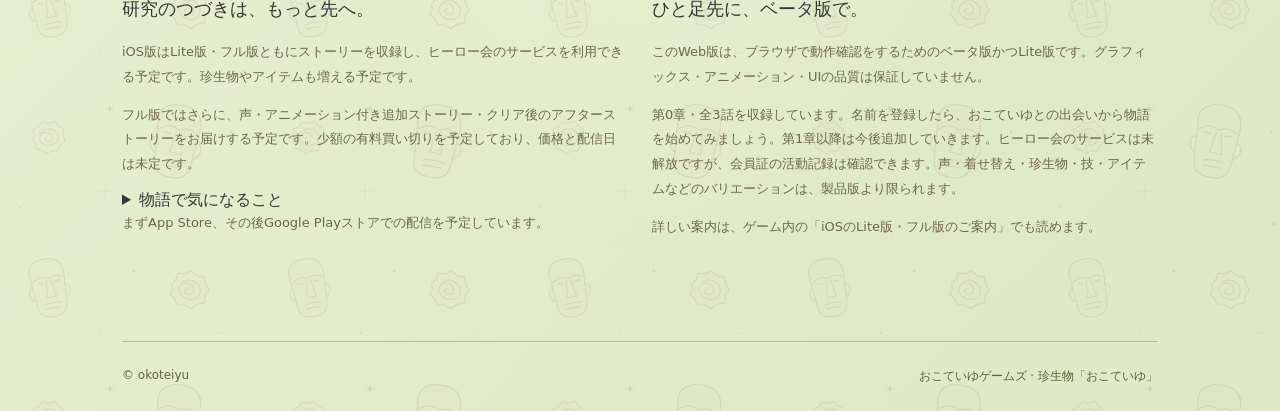
==== commit c17e2ff1: "Add an animated three-episode prologue and resumable story system" ====
--- a/site/guide/index.html
+++ b/site/guide/index.html
@@ -16,4 +16,4 @@
  <meta name="twitter:description" content="珍生物「おこていゆ」の攻略サイト。はじめ方、おこていゆハウス、パトロールと訓練、珍生物、もちもの、技をご紹介します。">
  <meta name="twitter:image" content="https://okoteiyu.github.io/games/shared/guide-cover.png">
  <meta name="twitter:image:alt" content="モアイが表紙に描かれた、おこていゆの攻略ノート">
-<link rel="icon" href="../game/assets/icons/favicon-32.png"><link rel="stylesheet" href="../shared/site.css"><link rel="stylesheet" href="../shared/guide-theme.css"></head><body class="theme-guide"><div class="wrap"><header class="site-header"><a class="brand" href="../"><img src="../game/assets/icons/app-icon-192.png" alt="">おこていゆゲームズ</a><nav class="header-links" aria-label="メイン"><a href="../guide/">攻略サイト</a><a href="../game/">ゲームへ ↗</a></nav></header><main><section class="guide-intro"><span class="eyebrow">OKOTEIYU FIELD GUIDE</span><h1>観測の手引き</h1><p>おこていゆを知る、少しだけのヒント。<br>自分で見つける楽しみも、そっと残して。</p></section><section aria-labelledby="save-title"><div class="section-heading"><h2 id="save-title">セーブデータ</h2><small>好きなところから、遊びはじめる。</small></div><div class="save-grid"><article class="save-card"><span class="eyebrow">INITIAL DATA</span><h3>はじめの一歩</h3><p>あなたの名前は未登録。おこていゆLv5・穏やかポイント10の初期状態です。プニムは記録帳に登録済みで、最初から訓練できます。おこていゆとの暮らしを、ここから。</p><div class="save-pass">パスワード <code>beta</code></div><a class="download" href="saves/beta.txt" download="beta.txt">セーブデータをダウンロード <span aria-hidden="true">↓</span></a></article><article class="save-card"><span class="eyebrow">Lv.30 DATA</span><h3>少し育ったおこていゆ</h3><p>あなたの名前は「tester」。おこていゆLv30。ホラララホラランを1,000体撃退し、そのオーラはLv10。ほかのアイテムや技は初期状態です。</p><div class="save-pass">パスワード <code>user</code></div><a class="download" href="saves/user.txt" download="user.txt">セーブデータをダウンロード <span aria-hidden="true">↓</span></a></article></div><p class="save-help">ゲーム内の「オプション → セーブデータ読み書き」で、ファイルとパスワードを指定すると使えます。読み込む前に今の進行を残したいときは、現在のデータを書き出してください。</p></section><section aria-labelledby="browse-title"><div class="section-heading"><h2 id="browse-title">知りたいことから</h2><small>暮らし・冒険・研究のヒント</small></div><div class="category-grid"><a class="category-card " href="basics/"><img src="../game/assets/collection/aura-okoteiyu.webp" alt="" loading="lazy"><div class="category-copy"><h3>はじめ方と操作 <span aria-hidden="true">↗</span></h3><p>画面の見かたと、記録の残しかた。</p></div></a><a class="category-card " href="house/"><img src="../game/assets/okoteiyu-house-workspace.png" alt="" loading="lazy"><div class="category-copy"><h3>おこていゆハウス <span aria-hidden="true">↗</span></h3><p>ホーム画面で暮らしを眺め、いつもと違う表情を。</p></div></a><a class="category-card " href="adventure/"><img src="../game/assets/patrol-map-background.webp" alt="" loading="lazy"><div class="category-copy"><h3>パトロールとバトル <span aria-hidden="true">↗</span></h3><p>道を選ぶヒントと、そっと送るかけごえ。</p></div></a><a class="category-card " href="creatures/"><img src="../game/assets/collection/punim.webp" alt="" loading="lazy"><div class="category-copy"><h3>珍生物図鑑 <span aria-hidden="true">↗</span></h3><p>おこていゆのプロフィールと、珍生物・仲間たち。</p></div></a><a class="category-card " href="items/"><img src="../game/assets/collection/moai_kun.webp" alt="" loading="lazy"><div class="category-copy"><h3>もちものとオーラ <span aria-hidden="true">↗</span></h3><p>冒険のおともと、身にまとう不思議な力。</p></div></a><a class="category-card icon" href="skills/"><img src="../game/assets/collection/technique-energy_ray.svg" alt="" loading="lazy"><div class="category-copy"><h3>技と成長 <span aria-hidden="true">↗</span></h3><p>おこていゆの発見を、次の冒険の力に。</p></div></a></div><aside class="article-note" style="margin-top:24px"><strong>冒険の研究メモ</strong><br>素のパラメータだけで比べると、基本的に相手の方が強くなります。もちものやオーラの組み合わせを工夫し、経験を積んでレベルを上げることが大切です。</aside></section><section aria-labelledby="edition-title"><div class="section-heading"><h2 id="edition-title">これから広がる世界</h2></div><div class="edition-grid"><article class="edition"><span class="tag">iOS版のご案内</span><h3>研究のつづきは、もっと先へ。</h3><p>iOS版はLite版・フル版ともにストーリーを収録し、ヒーロー会のサービスを利用できる予定です。珍生物やアイテムも増える予定です。</p><p>フル版ではさらに、声・アニメーション付き追加ストーリー・クリア後のアフターストーリーをお届けする予定です。少額の有料買い切りを予定しており、価格と配信日は未定です。</p><details><summary>物語で気になること</summary><p>おこていゆの誕生。モアイの謎。密かに迫り来る危機。秘められた力。「惑星より大きな心」。限界を越える6つの試練。まだ明かされていない物語が待っています。</p></details><p>まずApp Store、その後Google Playストアでの配信を予定しています。</p></article><article class="edition"><span class="tag">Web版の注意事項</span><h3>ひと足先に、ベータ版で。</h3><p>このWeb版は、ブラウザで動作確認をするためのベータ版かつLite版です。グラフィックス・アニメーション・UIの品質は保証していません。</p><p>Web版でも、おこていゆのストーリーを段階的に追加していきます。収録内容は開発に合わせて更新されます。ヒーロー会のサービスは未解放ですが、会員証の活動記録は確認できます。声・着せ替え・珍生物・技・アイテムなどのバリエーションは、製品版より限られます。</p><p>詳しい案内は、ゲーム内の「iOSのLite版・フル版のご案内」でも読めます。</p></article></div></section></main><footer class="site-footer"><span>© okoteiyu</span><span><a href="../">おこていゆゲームズ</a> · <a href="../game/">珍生物「おこていゆ」</a></span></footer></div></body></html>+<link rel="icon" href="../game/assets/icons/favicon-32.png"><link rel="stylesheet" href="../shared/site.css"><link rel="stylesheet" href="../shared/guide-theme.css"></head><body class="theme-guide"><div class="wrap"><header class="site-header"><a class="brand" href="../"><img src="../game/assets/icons/app-icon-192.png" alt="">おこていゆゲームズ</a><nav class="header-links" aria-label="メイン"><a href="../guide/">攻略サイト</a><a href="../game/">ゲームへ ↗</a></nav></header><main><section class="guide-intro"><span class="eyebrow">OKOTEIYU FIELD GUIDE</span><h1>観測の手引き</h1><p>おこていゆを知る、少しだけのヒント。<br>自分で見つける楽しみも、そっと残して。</p></section><section aria-labelledby="save-title"><div class="section-heading"><h2 id="save-title">セーブデータ</h2><small>好きなところから、遊びはじめる。</small></div><div class="save-grid"><article class="save-card"><span class="eyebrow">INITIAL DATA</span><h3>はじめの一歩</h3><p>あなたの名前は未登録。おこていゆLv5・穏やかポイント10で、名前を登録すると第0章が始まる初期データです。出会いと新生活の物語を、ここから。</p><div class="save-pass">パスワード <code>beta</code></div><a class="download" href="saves/beta.txt" download="beta.txt">セーブデータをダウンロード <span aria-hidden="true">↓</span></a></article><article class="save-card"><span class="eyebrow">Lv.30 DATA</span><h3>少し育ったおこていゆ</h3><p>あなたの名前は「tester」。おこていゆLv30。ホラララホラランを1,000体撃退し、そのオーラはLv10。ほかのアイテムや技は初期状態です。</p><div class="save-pass">パスワード <code>user</code></div><a class="download" href="saves/user.txt" download="user.txt">セーブデータをダウンロード <span aria-hidden="true">↓</span></a></article></div><p class="save-help">ゲーム内の「オプション → セーブデータ読み書き」で、ファイルとパスワードを指定すると使えます。読み込む前に今の進行を残したいときは、現在のデータを書き出してください。</p></section><section aria-labelledby="browse-title"><div class="section-heading"><h2 id="browse-title">知りたいことから</h2><small>暮らし・冒険・研究のヒント</small></div><div class="category-grid"><a class="category-card " href="basics/"><img src="../game/assets/collection/aura-okoteiyu.webp" alt="" loading="lazy"><div class="category-copy"><h3>はじめ方と操作 <span aria-hidden="true">↗</span></h3><p>画面の見かたと、記録の残しかた。</p></div></a><a class="category-card " href="house/"><img src="../game/assets/okoteiyu-house-workspace.png" alt="" loading="lazy"><div class="category-copy"><h3>おこていゆハウス <span aria-hidden="true">↗</span></h3><p>ホーム画面で暮らしを眺め、いつもと違う表情を。</p></div></a><a class="category-card " href="adventure/"><img src="../game/assets/patrol-map-background.webp" alt="" loading="lazy"><div class="category-copy"><h3>パトロールとバトル <span aria-hidden="true">↗</span></h3><p>道を選ぶヒントと、そっと送るかけごえ。</p></div></a><a class="category-card " href="creatures/"><img src="../game/assets/collection/punim.webp" alt="" loading="lazy"><div class="category-copy"><h3>珍生物図鑑 <span aria-hidden="true">↗</span></h3><p>おこていゆのプロフィールと、珍生物・仲間たち。</p></div></a><a class="category-card " href="items/"><img src="../game/assets/collection/moai_kun.webp" alt="" loading="lazy"><div class="category-copy"><h3>もちものとオーラ <span aria-hidden="true">↗</span></h3><p>冒険のおともと、身にまとう不思議な力。</p></div></a><a class="category-card icon" href="skills/"><img src="../game/assets/collection/technique-energy_ray.svg" alt="" loading="lazy"><div class="category-copy"><h3>技と成長 <span aria-hidden="true">↗</span></h3><p>おこていゆの発見を、次の冒険の力に。</p></div></a></div><aside class="article-note" style="margin-top:24px"><strong>冒険の研究メモ</strong><br>素のパラメータだけで比べると、基本的に相手の方が強くなります。もちものやオーラの組み合わせを工夫し、経験を積んでレベルを上げることが大切です。</aside></section><section aria-labelledby="edition-title"><div class="section-heading"><h2 id="edition-title">これから広がる世界</h2></div><div class="edition-grid"><article class="edition"><span class="tag">iOS版のご案内</span><h3>研究のつづきは、もっと先へ。</h3><p>iOS版はLite版・フル版ともにストーリーを収録し、ヒーロー会のサービスを利用できる予定です。珍生物やアイテムも増える予定です。</p><p>フル版ではさらに、声・アニメーション付き追加ストーリー・クリア後のアフターストーリーをお届けする予定です。少額の有料買い切りを予定しており、価格と配信日は未定です。</p><details><summary>物語で気になること</summary><p>おこていゆの誕生。モアイの謎。密かに迫り来る危機。秘められた力。「惑星より大きな心」。限界を越える6つの試練。まだ明かされていない物語が待っています。</p></details><p>まずApp Store、その後Google Playストアでの配信を予定しています。</p></article><article class="edition"><span class="tag">Web版の注意事項</span><h3>ひと足先に、ベータ版で。</h3><p>このWeb版は、ブラウザで動作確認をするためのベータ版かつLite版です。グラフィックス・アニメーション・UIの品質は保証していません。</p><p>第0章・全3話を収録しています。名前を登録したら、おこていゆとの出会いから物語を始めてみましょう。第1章以降は今後追加していきます。ヒーロー会のサービスは未解放ですが、会員証の活動記録は確認できます。声・着せ替え・珍生物・技・アイテムなどのバリエーションは、製品版より限られます。</p><p>詳しい案内は、ゲーム内の「iOSのLite版・フル版のご案内」でも読めます。</p></article></div></section></main><footer class="site-footer"><span>© okoteiyu</span><span><a href="../">おこていゆゲームズ</a> · <a href="../game/">珍生物「おこていゆ」</a></span></footer></div></body></html>
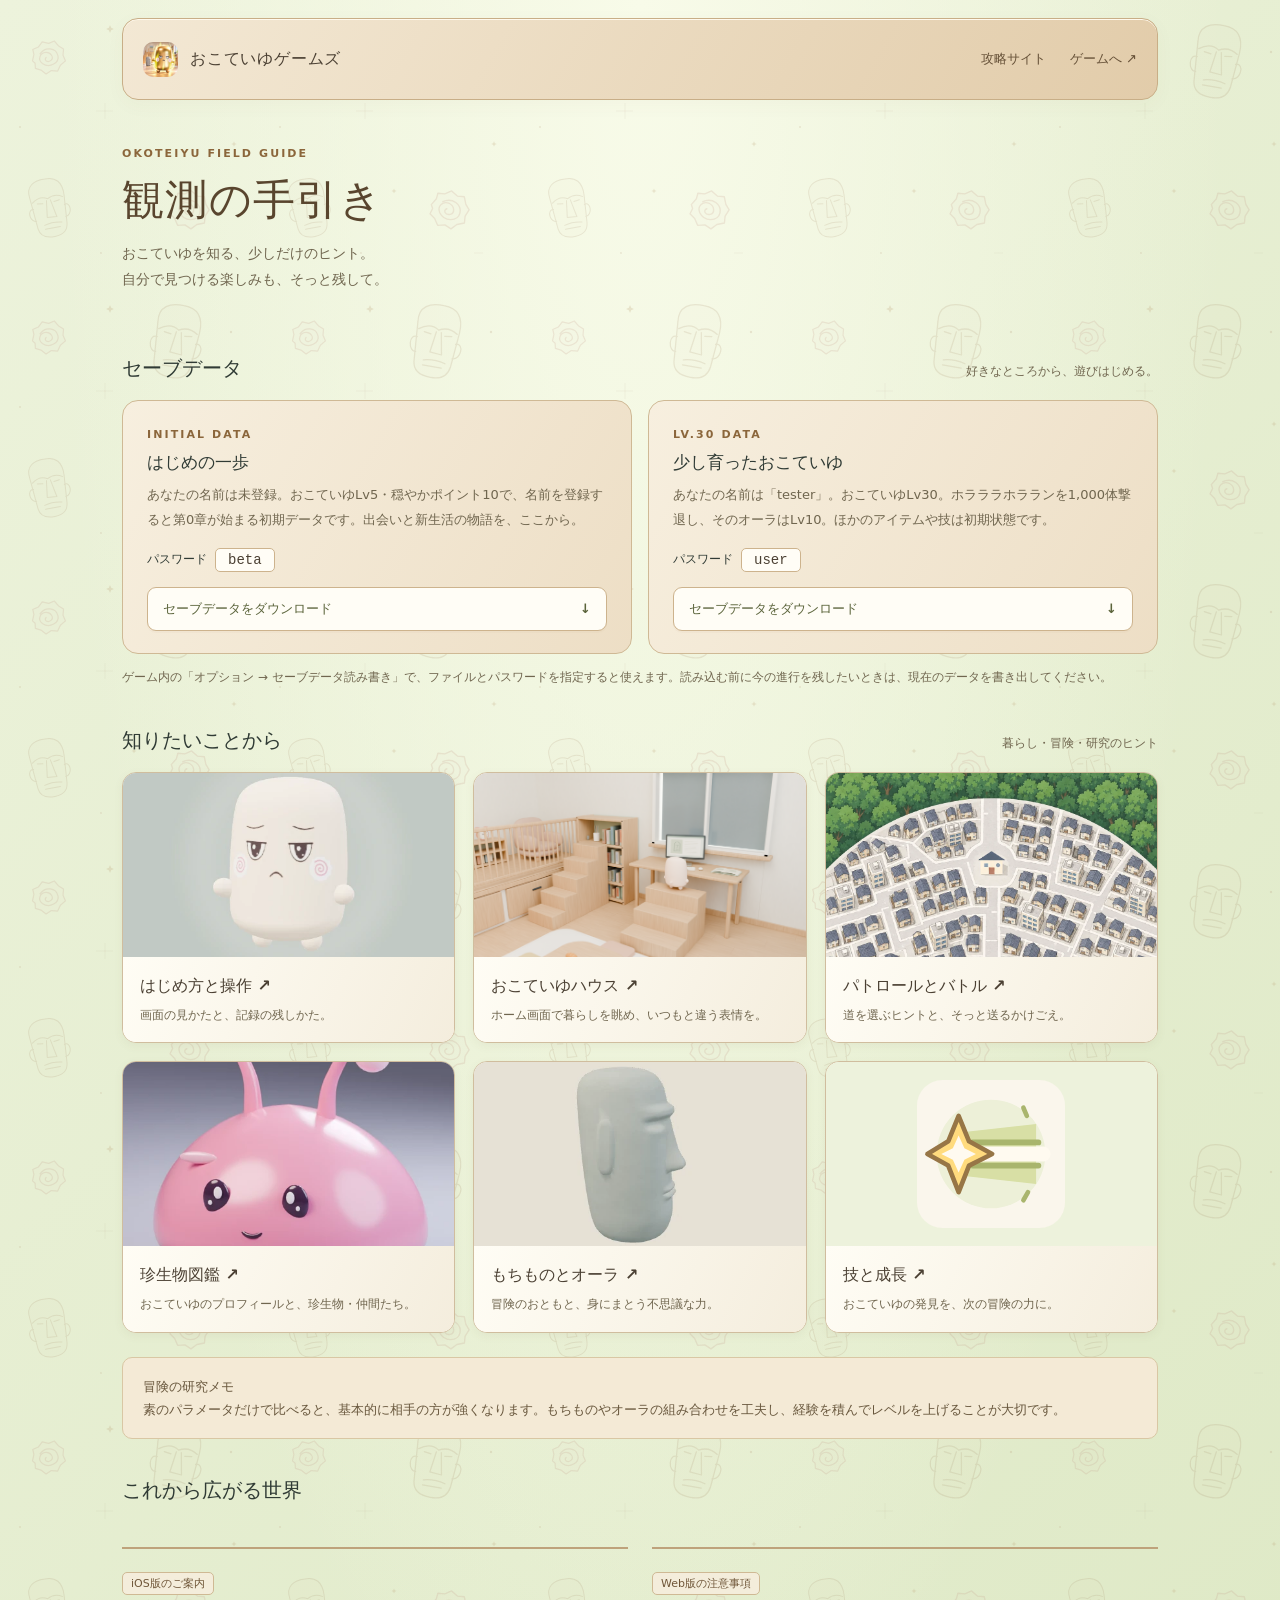
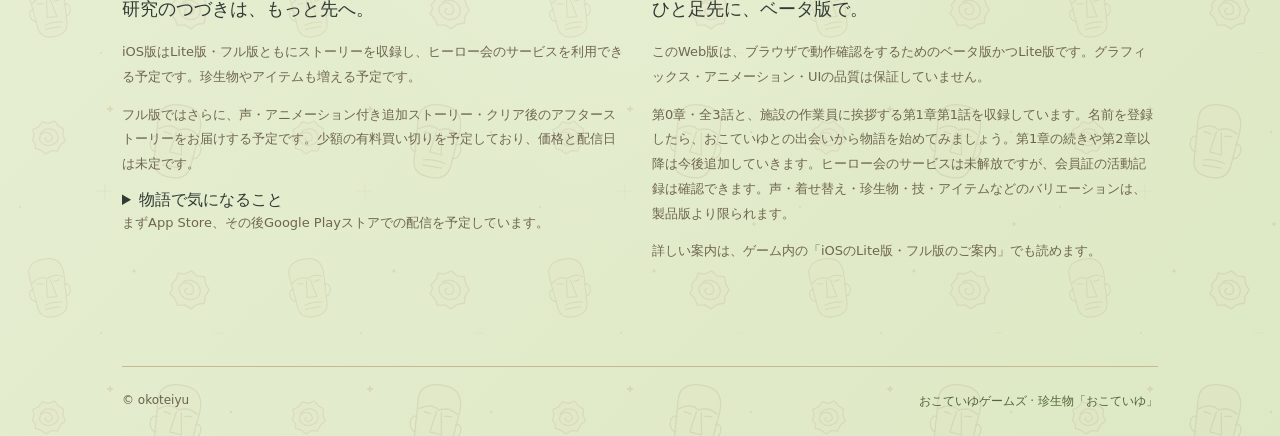
==== commit 39f6b79f: "Add chapter one greeting story with map and staff objectives" ====
--- a/site/guide/index.html
+++ b/site/guide/index.html
@@ -16,4 +16,4 @@
  <meta name="twitter:description" content="珍生物「おこていゆ」の攻略サイト。はじめ方、おこていゆハウス、パトロールと訓練、珍生物、もちもの、技をご紹介します。">
  <meta name="twitter:image" content="https://okoteiyu.github.io/games/shared/guide-cover.png">
  <meta name="twitter:image:alt" content="モアイが表紙に描かれた、おこていゆの攻略ノート">
-<link rel="icon" href="../game/assets/icons/favicon-32.png"><link rel="stylesheet" href="../shared/site.css"><link rel="stylesheet" href="../shared/guide-theme.css"></head><body class="theme-guide"><div class="wrap"><header class="site-header"><a class="brand" href="../"><img src="../game/assets/icons/app-icon-192.png" alt="">おこていゆゲームズ</a><nav class="header-links" aria-label="メイン"><a href="../guide/">攻略サイト</a><a href="../game/">ゲームへ ↗</a></nav></header><main><section class="guide-intro"><span class="eyebrow">OKOTEIYU FIELD GUIDE</span><h1>観測の手引き</h1><p>おこていゆを知る、少しだけのヒント。<br>自分で見つける楽しみも、そっと残して。</p></section><section aria-labelledby="save-title"><div class="section-heading"><h2 id="save-title">セーブデータ</h2><small>好きなところから、遊びはじめる。</small></div><div class="save-grid"><article class="save-card"><span class="eyebrow">INITIAL DATA</span><h3>はじめの一歩</h3><p>あなたの名前は未登録。おこていゆLv5・穏やかポイント10で、名前を登録すると第0章が始まる初期データです。出会いと新生活の物語を、ここから。</p><div class="save-pass">パスワード <code>beta</code></div><a class="download" href="saves/beta.txt" download="beta.txt">セーブデータをダウンロード <span aria-hidden="true">↓</span></a></article><article class="save-card"><span class="eyebrow">Lv.30 DATA</span><h3>少し育ったおこていゆ</h3><p>あなたの名前は「tester」。おこていゆLv30。ホラララホラランを1,000体撃退し、そのオーラはLv10。ほかのアイテムや技は初期状態です。</p><div class="save-pass">パスワード <code>user</code></div><a class="download" href="saves/user.txt" download="user.txt">セーブデータをダウンロード <span aria-hidden="true">↓</span></a></article></div><p class="save-help">ゲーム内の「オプション → セーブデータ読み書き」で、ファイルとパスワードを指定すると使えます。読み込む前に今の進行を残したいときは、現在のデータを書き出してください。</p></section><section aria-labelledby="browse-title"><div class="section-heading"><h2 id="browse-title">知りたいことから</h2><small>暮らし・冒険・研究のヒント</small></div><div class="category-grid"><a class="category-card " href="basics/"><img src="../game/assets/collection/aura-okoteiyu.webp" alt="" loading="lazy"><div class="category-copy"><h3>はじめ方と操作 <span aria-hidden="true">↗</span></h3><p>画面の見かたと、記録の残しかた。</p></div></a><a class="category-card " href="house/"><img src="../game/assets/okoteiyu-house-workspace.png" alt="" loading="lazy"><div class="category-copy"><h3>おこていゆハウス <span aria-hidden="true">↗</span></h3><p>ホーム画面で暮らしを眺め、いつもと違う表情を。</p></div></a><a class="category-card " href="adventure/"><img src="../game/assets/patrol-map-background.webp" alt="" loading="lazy"><div class="category-copy"><h3>パトロールとバトル <span aria-hidden="true">↗</span></h3><p>道を選ぶヒントと、そっと送るかけごえ。</p></div></a><a class="category-card " href="creatures/"><img src="../game/assets/collection/punim.webp" alt="" loading="lazy"><div class="category-copy"><h3>珍生物図鑑 <span aria-hidden="true">↗</span></h3><p>おこていゆのプロフィールと、珍生物・仲間たち。</p></div></a><a class="category-card " href="items/"><img src="../game/assets/collection/moai_kun.webp" alt="" loading="lazy"><div class="category-copy"><h3>もちものとオーラ <span aria-hidden="true">↗</span></h3><p>冒険のおともと、身にまとう不思議な力。</p></div></a><a class="category-card icon" href="skills/"><img src="../game/assets/collection/technique-energy_ray.svg" alt="" loading="lazy"><div class="category-copy"><h3>技と成長 <span aria-hidden="true">↗</span></h3><p>おこていゆの発見を、次の冒険の力に。</p></div></a></div><aside class="article-note" style="margin-top:24px"><strong>冒険の研究メモ</strong><br>素のパラメータだけで比べると、基本的に相手の方が強くなります。もちものやオーラの組み合わせを工夫し、経験を積んでレベルを上げることが大切です。</aside></section><section aria-labelledby="edition-title"><div class="section-heading"><h2 id="edition-title">これから広がる世界</h2></div><div class="edition-grid"><article class="edition"><span class="tag">iOS版のご案内</span><h3>研究のつづきは、もっと先へ。</h3><p>iOS版はLite版・フル版ともにストーリーを収録し、ヒーロー会のサービスを利用できる予定です。珍生物やアイテムも増える予定です。</p><p>フル版ではさらに、声・アニメーション付き追加ストーリー・クリア後のアフターストーリーをお届けする予定です。少額の有料買い切りを予定しており、価格と配信日は未定です。</p><details><summary>物語で気になること</summary><p>おこていゆの誕生。モアイの謎。密かに迫り来る危機。秘められた力。「惑星より大きな心」。限界を越える6つの試練。まだ明かされていない物語が待っています。</p></details><p>まずApp Store、その後Google Playストアでの配信を予定しています。</p></article><article class="edition"><span class="tag">Web版の注意事項</span><h3>ひと足先に、ベータ版で。</h3><p>このWeb版は、ブラウザで動作確認をするためのベータ版かつLite版です。グラフィックス・アニメーション・UIの品質は保証していません。</p><p>第0章・全3話を収録しています。名前を登録したら、おこていゆとの出会いから物語を始めてみましょう。第1章以降は今後追加していきます。ヒーロー会のサービスは未解放ですが、会員証の活動記録は確認できます。声・着せ替え・珍生物・技・アイテムなどのバリエーションは、製品版より限られます。</p><p>詳しい案内は、ゲーム内の「iOSのLite版・フル版のご案内」でも読めます。</p></article></div></section></main><footer class="site-footer"><span>© okoteiyu</span><span><a href="../">おこていゆゲームズ</a> · <a href="../game/">珍生物「おこていゆ」</a></span></footer></div></body></html>+<link rel="icon" href="../game/assets/icons/favicon-32.png"><link rel="stylesheet" href="../shared/site.css"><link rel="stylesheet" href="../shared/guide-theme.css"></head><body class="theme-guide"><div class="wrap"><header class="site-header"><a class="brand" href="../"><img src="../game/assets/icons/app-icon-192.png" alt="">おこていゆゲームズ</a><nav class="header-links" aria-label="メイン"><a href="../guide/">攻略サイト</a><a href="../game/">ゲームへ ↗</a></nav></header><main><section class="guide-intro"><span class="eyebrow">OKOTEIYU FIELD GUIDE</span><h1>観測の手引き</h1><p>おこていゆを知る、少しだけのヒント。<br>自分で見つける楽しみも、そっと残して。</p></section><section aria-labelledby="save-title"><div class="section-heading"><h2 id="save-title">セーブデータ</h2><small>好きなところから、遊びはじめる。</small></div><div class="save-grid"><article class="save-card"><span class="eyebrow">INITIAL DATA</span><h3>はじめの一歩</h3><p>あなたの名前は未登録。おこていゆLv5・穏やかポイント10で、名前を登録すると第0章が始まる初期データです。出会いと新生活の物語を、ここから。</p><div class="save-pass">パスワード <code>beta</code></div><a class="download" href="saves/beta.txt" download="beta.txt">セーブデータをダウンロード <span aria-hidden="true">↓</span></a></article><article class="save-card"><span class="eyebrow">Lv.30 DATA</span><h3>少し育ったおこていゆ</h3><p>あなたの名前は「tester」。おこていゆLv30。ホラララホラランを1,000体撃退し、そのオーラはLv10。ほかのアイテムや技は初期状態です。</p><div class="save-pass">パスワード <code>user</code></div><a class="download" href="saves/user.txt" download="user.txt">セーブデータをダウンロード <span aria-hidden="true">↓</span></a></article></div><p class="save-help">ゲーム内の「オプション → セーブデータ読み書き」で、ファイルとパスワードを指定すると使えます。読み込む前に今の進行を残したいときは、現在のデータを書き出してください。</p></section><section aria-labelledby="browse-title"><div class="section-heading"><h2 id="browse-title">知りたいことから</h2><small>暮らし・冒険・研究のヒント</small></div><div class="category-grid"><a class="category-card " href="basics/"><img src="../game/assets/collection/aura-okoteiyu.webp" alt="" loading="lazy"><div class="category-copy"><h3>はじめ方と操作 <span aria-hidden="true">↗</span></h3><p>画面の見かたと、記録の残しかた。</p></div></a><a class="category-card " href="house/"><img src="../game/assets/okoteiyu-house-workspace.png" alt="" loading="lazy"><div class="category-copy"><h3>おこていゆハウス <span aria-hidden="true">↗</span></h3><p>ホーム画面で暮らしを眺め、いつもと違う表情を。</p></div></a><a class="category-card " href="adventure/"><img src="../game/assets/patrol-map-background.webp" alt="" loading="lazy"><div class="category-copy"><h3>パトロールとバトル <span aria-hidden="true">↗</span></h3><p>道を選ぶヒントと、そっと送るかけごえ。</p></div></a><a class="category-card " href="creatures/"><img src="../game/assets/collection/punim.webp" alt="" loading="lazy"><div class="category-copy"><h3>珍生物図鑑 <span aria-hidden="true">↗</span></h3><p>おこていゆのプロフィールと、珍生物・仲間たち。</p></div></a><a class="category-card " href="items/"><img src="../game/assets/collection/moai_kun.webp" alt="" loading="lazy"><div class="category-copy"><h3>もちものとオーラ <span aria-hidden="true">↗</span></h3><p>冒険のおともと、身にまとう不思議な力。</p></div></a><a class="category-card icon" href="skills/"><img src="../game/assets/collection/technique-energy_ray.svg" alt="" loading="lazy"><div class="category-copy"><h3>技と成長 <span aria-hidden="true">↗</span></h3><p>おこていゆの発見を、次の冒険の力に。</p></div></a></div><aside class="article-note" style="margin-top:24px"><strong>冒険の研究メモ</strong><br>素のパラメータだけで比べると、基本的に相手の方が強くなります。もちものやオーラの組み合わせを工夫し、経験を積んでレベルを上げることが大切です。</aside></section><section aria-labelledby="edition-title"><div class="section-heading"><h2 id="edition-title">これから広がる世界</h2></div><div class="edition-grid"><article class="edition"><span class="tag">iOS版のご案内</span><h3>研究のつづきは、もっと先へ。</h3><p>iOS版はLite版・フル版ともにストーリーを収録し、ヒーロー会のサービスを利用できる予定です。珍生物やアイテムも増える予定です。</p><p>フル版ではさらに、声・アニメーション付き追加ストーリー・クリア後のアフターストーリーをお届けする予定です。少額の有料買い切りを予定しており、価格と配信日は未定です。</p><details><summary>物語で気になること</summary><p>おこていゆの誕生。モアイの謎。密かに迫り来る危機。秘められた力。「惑星より大きな心」。限界を越える6つの試練。まだ明かされていない物語が待っています。</p></details><p>まずApp Store、その後Google Playストアでの配信を予定しています。</p></article><article class="edition"><span class="tag">Web版の注意事項</span><h3>ひと足先に、ベータ版で。</h3><p>このWeb版は、ブラウザで動作確認をするためのベータ版かつLite版です。グラフィックス・アニメーション・UIの品質は保証していません。</p><p>第0章・全3話と、施設の作業員に挨拶する第1章第1話を収録しています。名前を登録したら、おこていゆとの出会いから物語を始めてみましょう。第1章の続きや第2章以降は今後追加していきます。ヒーロー会のサービスは未解放ですが、会員証の活動記録は確認できます。声・着せ替え・珍生物・技・アイテムなどのバリエーションは、製品版より限られます。</p><p>詳しい案内は、ゲーム内の「iOSのLite版・フル版のご案内」でも読めます。</p></article></div></section></main><footer class="site-footer"><span>© okoteiyu</span><span><a href="../">おこていゆゲームズ</a> · <a href="../game/">珍生物「おこていゆ」</a></span></footer></div></body></html>
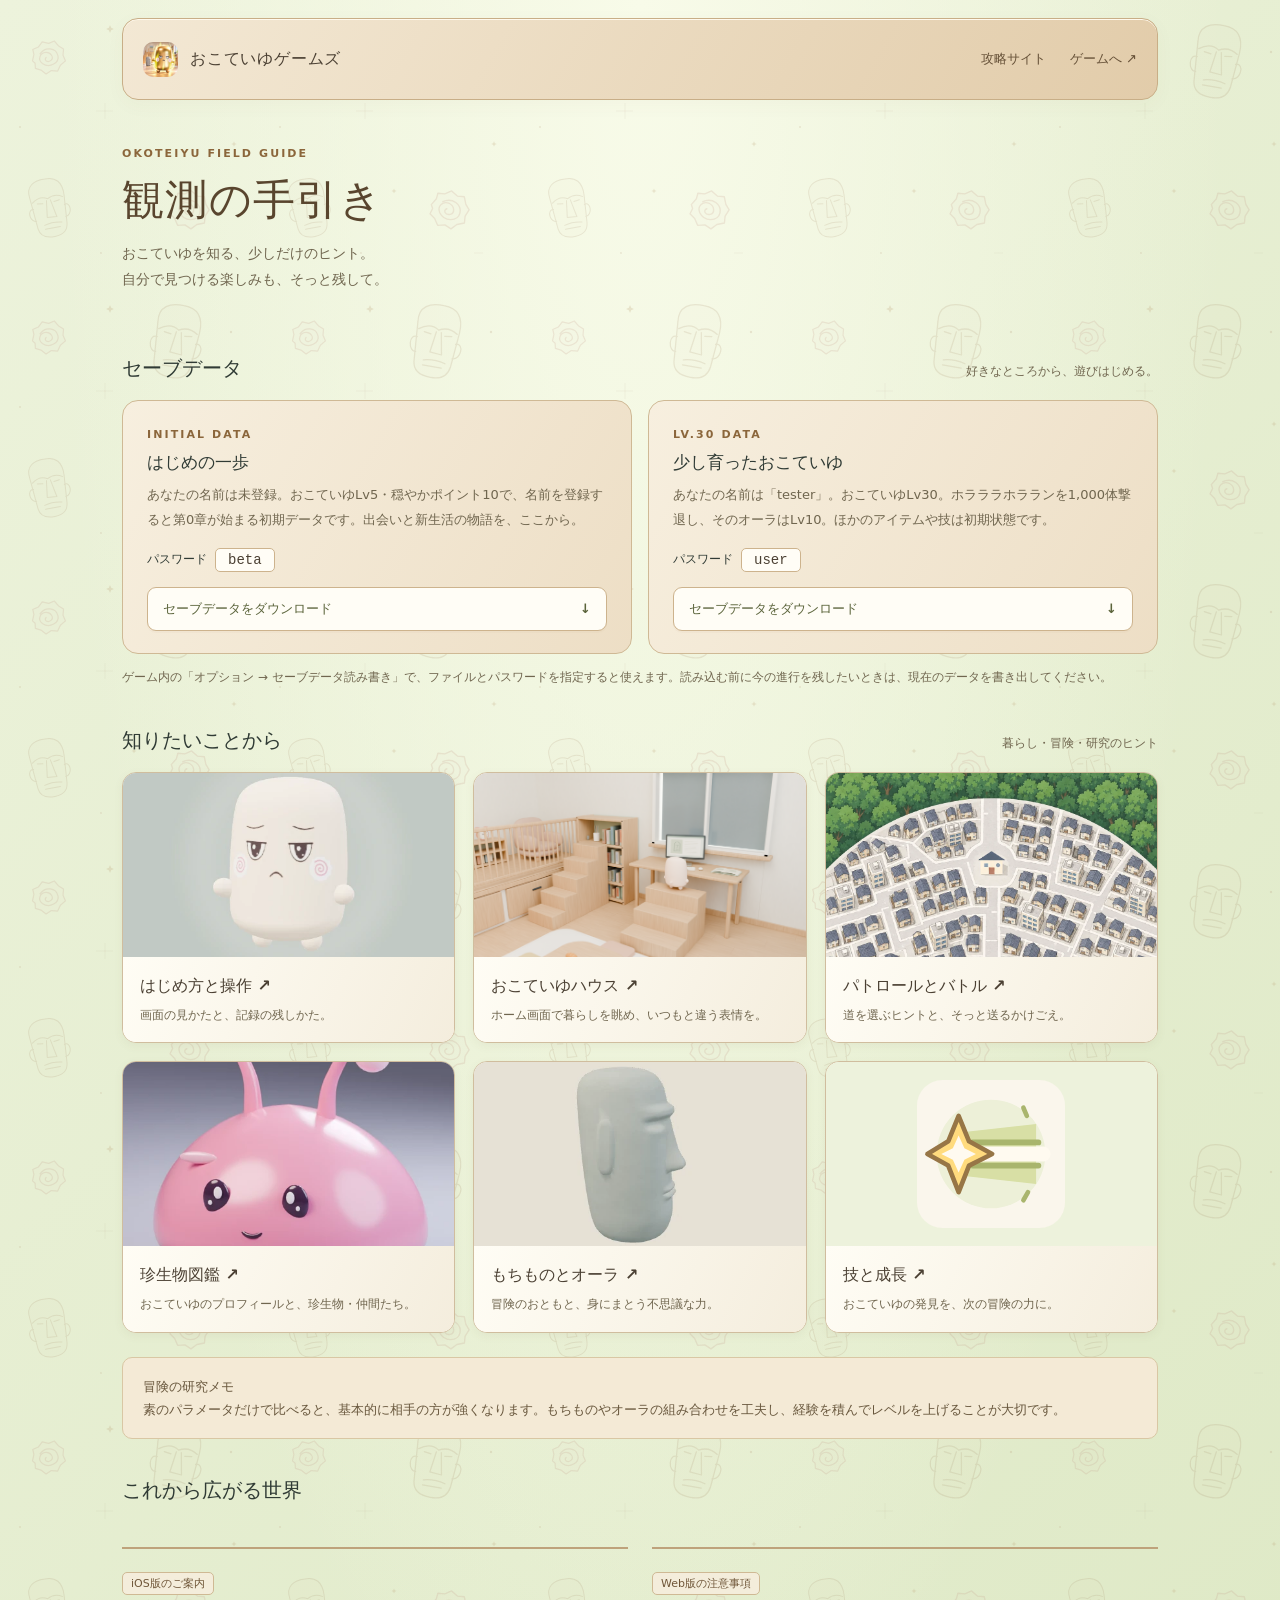
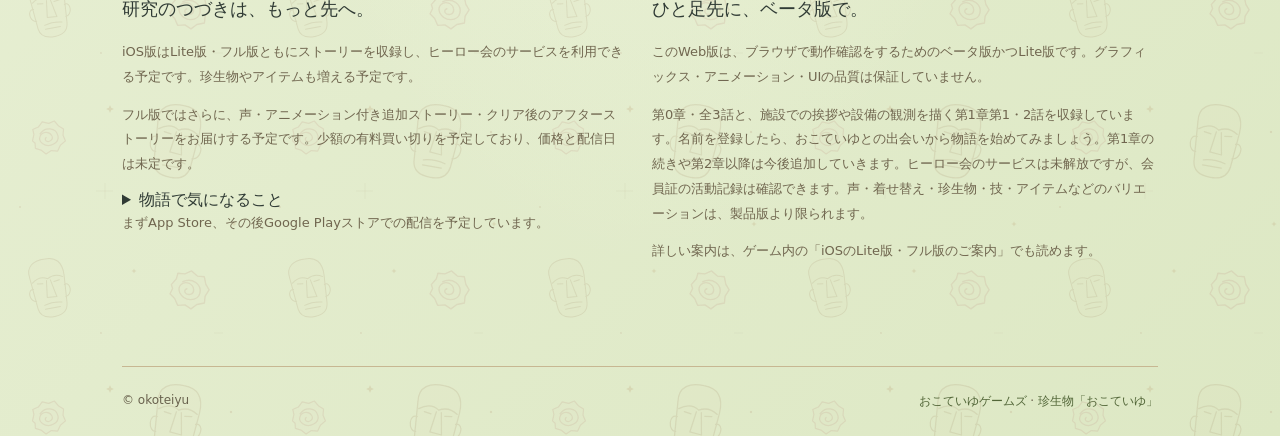
==== commit f14d5d59: "Add chapter one refrigerator observation story and 3D inspection" ====
--- a/site/guide/index.html
+++ b/site/guide/index.html
@@ -16,4 +16,4 @@
  <meta name="twitter:description" content="珍生物「おこていゆ」の攻略サイト。はじめ方、おこていゆハウス、パトロールと訓練、珍生物、もちもの、技をご紹介します。">
  <meta name="twitter:image" content="https://okoteiyu.github.io/games/shared/guide-cover.png">
  <meta name="twitter:image:alt" content="モアイが表紙に描かれた、おこていゆの攻略ノート">
-<link rel="icon" href="../game/assets/icons/favicon-32.png"><link rel="stylesheet" href="../shared/site.css"><link rel="stylesheet" href="../shared/guide-theme.css"></head><body class="theme-guide"><div class="wrap"><header class="site-header"><a class="brand" href="../"><img src="../game/assets/icons/app-icon-192.png" alt="">おこていゆゲームズ</a><nav class="header-links" aria-label="メイン"><a href="../guide/">攻略サイト</a><a href="../game/">ゲームへ ↗</a></nav></header><main><section class="guide-intro"><span class="eyebrow">OKOTEIYU FIELD GUIDE</span><h1>観測の手引き</h1><p>おこていゆを知る、少しだけのヒント。<br>自分で見つける楽しみも、そっと残して。</p></section><section aria-labelledby="save-title"><div class="section-heading"><h2 id="save-title">セーブデータ</h2><small>好きなところから、遊びはじめる。</small></div><div class="save-grid"><article class="save-card"><span class="eyebrow">INITIAL DATA</span><h3>はじめの一歩</h3><p>あなたの名前は未登録。おこていゆLv5・穏やかポイント10で、名前を登録すると第0章が始まる初期データです。出会いと新生活の物語を、ここから。</p><div class="save-pass">パスワード <code>beta</code></div><a class="download" href="saves/beta.txt" download="beta.txt">セーブデータをダウンロード <span aria-hidden="true">↓</span></a></article><article class="save-card"><span class="eyebrow">Lv.30 DATA</span><h3>少し育ったおこていゆ</h3><p>あなたの名前は「tester」。おこていゆLv30。ホラララホラランを1,000体撃退し、そのオーラはLv10。ほかのアイテムや技は初期状態です。</p><div class="save-pass">パスワード <code>user</code></div><a class="download" href="saves/user.txt" download="user.txt">セーブデータをダウンロード <span aria-hidden="true">↓</span></a></article></div><p class="save-help">ゲーム内の「オプション → セーブデータ読み書き」で、ファイルとパスワードを指定すると使えます。読み込む前に今の進行を残したいときは、現在のデータを書き出してください。</p></section><section aria-labelledby="browse-title"><div class="section-heading"><h2 id="browse-title">知りたいことから</h2><small>暮らし・冒険・研究のヒント</small></div><div class="category-grid"><a class="category-card " href="basics/"><img src="../game/assets/collection/aura-okoteiyu.webp" alt="" loading="lazy"><div class="category-copy"><h3>はじめ方と操作 <span aria-hidden="true">↗</span></h3><p>画面の見かたと、記録の残しかた。</p></div></a><a class="category-card " href="house/"><img src="../game/assets/okoteiyu-house-workspace.png" alt="" loading="lazy"><div class="category-copy"><h3>おこていゆハウス <span aria-hidden="true">↗</span></h3><p>ホーム画面で暮らしを眺め、いつもと違う表情を。</p></div></a><a class="category-card " href="adventure/"><img src="../game/assets/patrol-map-background.webp" alt="" loading="lazy"><div class="category-copy"><h3>パトロールとバトル <span aria-hidden="true">↗</span></h3><p>道を選ぶヒントと、そっと送るかけごえ。</p></div></a><a class="category-card " href="creatures/"><img src="../game/assets/collection/punim.webp" alt="" loading="lazy"><div class="category-copy"><h3>珍生物図鑑 <span aria-hidden="true">↗</span></h3><p>おこていゆのプロフィールと、珍生物・仲間たち。</p></div></a><a class="category-card " href="items/"><img src="../game/assets/collection/moai_kun.webp" alt="" loading="lazy"><div class="category-copy"><h3>もちものとオーラ <span aria-hidden="true">↗</span></h3><p>冒険のおともと、身にまとう不思議な力。</p></div></a><a class="category-card icon" href="skills/"><img src="../game/assets/collection/technique-energy_ray.svg" alt="" loading="lazy"><div class="category-copy"><h3>技と成長 <span aria-hidden="true">↗</span></h3><p>おこていゆの発見を、次の冒険の力に。</p></div></a></div><aside class="article-note" style="margin-top:24px"><strong>冒険の研究メモ</strong><br>素のパラメータだけで比べると、基本的に相手の方が強くなります。もちものやオーラの組み合わせを工夫し、経験を積んでレベルを上げることが大切です。</aside></section><section aria-labelledby="edition-title"><div class="section-heading"><h2 id="edition-title">これから広がる世界</h2></div><div class="edition-grid"><article class="edition"><span class="tag">iOS版のご案内</span><h3>研究のつづきは、もっと先へ。</h3><p>iOS版はLite版・フル版ともにストーリーを収録し、ヒーロー会のサービスを利用できる予定です。珍生物やアイテムも増える予定です。</p><p>フル版ではさらに、声・アニメーション付き追加ストーリー・クリア後のアフターストーリーをお届けする予定です。少額の有料買い切りを予定しており、価格と配信日は未定です。</p><details><summary>物語で気になること</summary><p>おこていゆの誕生。モアイの謎。密かに迫り来る危機。秘められた力。「惑星より大きな心」。限界を越える6つの試練。まだ明かされていない物語が待っています。</p></details><p>まずApp Store、その後Google Playストアでの配信を予定しています。</p></article><article class="edition"><span class="tag">Web版の注意事項</span><h3>ひと足先に、ベータ版で。</h3><p>このWeb版は、ブラウザで動作確認をするためのベータ版かつLite版です。グラフィックス・アニメーション・UIの品質は保証していません。</p><p>第0章・全3話と、施設の作業員に挨拶する第1章第1話を収録しています。名前を登録したら、おこていゆとの出会いから物語を始めてみましょう。第1章の続きや第2章以降は今後追加していきます。ヒーロー会のサービスは未解放ですが、会員証の活動記録は確認できます。声・着せ替え・珍生物・技・アイテムなどのバリエーションは、製品版より限られます。</p><p>詳しい案内は、ゲーム内の「iOSのLite版・フル版のご案内」でも読めます。</p></article></div></section></main><footer class="site-footer"><span>© okoteiyu</span><span><a href="../">おこていゆゲームズ</a> · <a href="../game/">珍生物「おこていゆ」</a></span></footer></div></body></html>+<link rel="icon" href="../game/assets/icons/favicon-32.png"><link rel="stylesheet" href="../shared/site.css"><link rel="stylesheet" href="../shared/guide-theme.css"></head><body class="theme-guide"><div class="wrap"><header class="site-header"><a class="brand" href="../"><img src="../game/assets/icons/app-icon-192.png" alt="">おこていゆゲームズ</a><nav class="header-links" aria-label="メイン"><a href="../guide/">攻略サイト</a><a href="../game/">ゲームへ ↗</a></nav></header><main><section class="guide-intro"><span class="eyebrow">OKOTEIYU FIELD GUIDE</span><h1>観測の手引き</h1><p>おこていゆを知る、少しだけのヒント。<br>自分で見つける楽しみも、そっと残して。</p></section><section aria-labelledby="save-title"><div class="section-heading"><h2 id="save-title">セーブデータ</h2><small>好きなところから、遊びはじめる。</small></div><div class="save-grid"><article class="save-card"><span class="eyebrow">INITIAL DATA</span><h3>はじめの一歩</h3><p>あなたの名前は未登録。おこていゆLv5・穏やかポイント10で、名前を登録すると第0章が始まる初期データです。出会いと新生活の物語を、ここから。</p><div class="save-pass">パスワード <code>beta</code></div><a class="download" href="saves/beta.txt" download="beta.txt">セーブデータをダウンロード <span aria-hidden="true">↓</span></a></article><article class="save-card"><span class="eyebrow">Lv.30 DATA</span><h3>少し育ったおこていゆ</h3><p>あなたの名前は「tester」。おこていゆLv30。ホラララホラランを1,000体撃退し、そのオーラはLv10。ほかのアイテムや技は初期状態です。</p><div class="save-pass">パスワード <code>user</code></div><a class="download" href="saves/user.txt" download="user.txt">セーブデータをダウンロード <span aria-hidden="true">↓</span></a></article></div><p class="save-help">ゲーム内の「オプション → セーブデータ読み書き」で、ファイルとパスワードを指定すると使えます。読み込む前に今の進行を残したいときは、現在のデータを書き出してください。</p></section><section aria-labelledby="browse-title"><div class="section-heading"><h2 id="browse-title">知りたいことから</h2><small>暮らし・冒険・研究のヒント</small></div><div class="category-grid"><a class="category-card " href="basics/"><img src="../game/assets/collection/aura-okoteiyu.webp" alt="" loading="lazy"><div class="category-copy"><h3>はじめ方と操作 <span aria-hidden="true">↗</span></h3><p>画面の見かたと、記録の残しかた。</p></div></a><a class="category-card " href="house/"><img src="../game/assets/okoteiyu-house-workspace.png" alt="" loading="lazy"><div class="category-copy"><h3>おこていゆハウス <span aria-hidden="true">↗</span></h3><p>ホーム画面で暮らしを眺め、いつもと違う表情を。</p></div></a><a class="category-card " href="adventure/"><img src="../game/assets/patrol-map-background.webp" alt="" loading="lazy"><div class="category-copy"><h3>パトロールとバトル <span aria-hidden="true">↗</span></h3><p>道を選ぶヒントと、そっと送るかけごえ。</p></div></a><a class="category-card " href="creatures/"><img src="../game/assets/collection/punim.webp" alt="" loading="lazy"><div class="category-copy"><h3>珍生物図鑑 <span aria-hidden="true">↗</span></h3><p>おこていゆのプロフィールと、珍生物・仲間たち。</p></div></a><a class="category-card " href="items/"><img src="../game/assets/collection/moai_kun.webp" alt="" loading="lazy"><div class="category-copy"><h3>もちものとオーラ <span aria-hidden="true">↗</span></h3><p>冒険のおともと、身にまとう不思議な力。</p></div></a><a class="category-card icon" href="skills/"><img src="../game/assets/collection/technique-energy_ray.svg" alt="" loading="lazy"><div class="category-copy"><h3>技と成長 <span aria-hidden="true">↗</span></h3><p>おこていゆの発見を、次の冒険の力に。</p></div></a></div><aside class="article-note" style="margin-top:24px"><strong>冒険の研究メモ</strong><br>素のパラメータだけで比べると、基本的に相手の方が強くなります。もちものやオーラの組み合わせを工夫し、経験を積んでレベルを上げることが大切です。</aside></section><section aria-labelledby="edition-title"><div class="section-heading"><h2 id="edition-title">これから広がる世界</h2></div><div class="edition-grid"><article class="edition"><span class="tag">iOS版のご案内</span><h3>研究のつづきは、もっと先へ。</h3><p>iOS版はLite版・フル版ともにストーリーを収録し、ヒーロー会のサービスを利用できる予定です。珍生物やアイテムも増える予定です。</p><p>フル版ではさらに、声・アニメーション付き追加ストーリー・クリア後のアフターストーリーをお届けする予定です。少額の有料買い切りを予定しており、価格と配信日は未定です。</p><details><summary>物語で気になること</summary><p>おこていゆの誕生。モアイの謎。密かに迫り来る危機。秘められた力。「惑星より大きな心」。限界を越える6つの試練。まだ明かされていない物語が待っています。</p></details><p>まずApp Store、その後Google Playストアでの配信を予定しています。</p></article><article class="edition"><span class="tag">Web版の注意事項</span><h3>ひと足先に、ベータ版で。</h3><p>このWeb版は、ブラウザで動作確認をするためのベータ版かつLite版です。グラフィックス・アニメーション・UIの品質は保証していません。</p><p>第0章・全3話と、施設での挨拶や設備の観測を描く第1章第1・2話を収録しています。名前を登録したら、おこていゆとの出会いから物語を始めてみましょう。第1章の続きや第2章以降は今後追加していきます。ヒーロー会のサービスは未解放ですが、会員証の活動記録は確認できます。声・着せ替え・珍生物・技・アイテムなどのバリエーションは、製品版より限られます。</p><p>詳しい案内は、ゲーム内の「iOSのLite版・フル版のご案内」でも読めます。</p></article></div></section></main><footer class="site-footer"><span>© okoteiyu</span><span><a href="../">おこていゆゲームズ</a> · <a href="../game/">珍生物「おこていゆ」</a></span></footer></div></body></html>
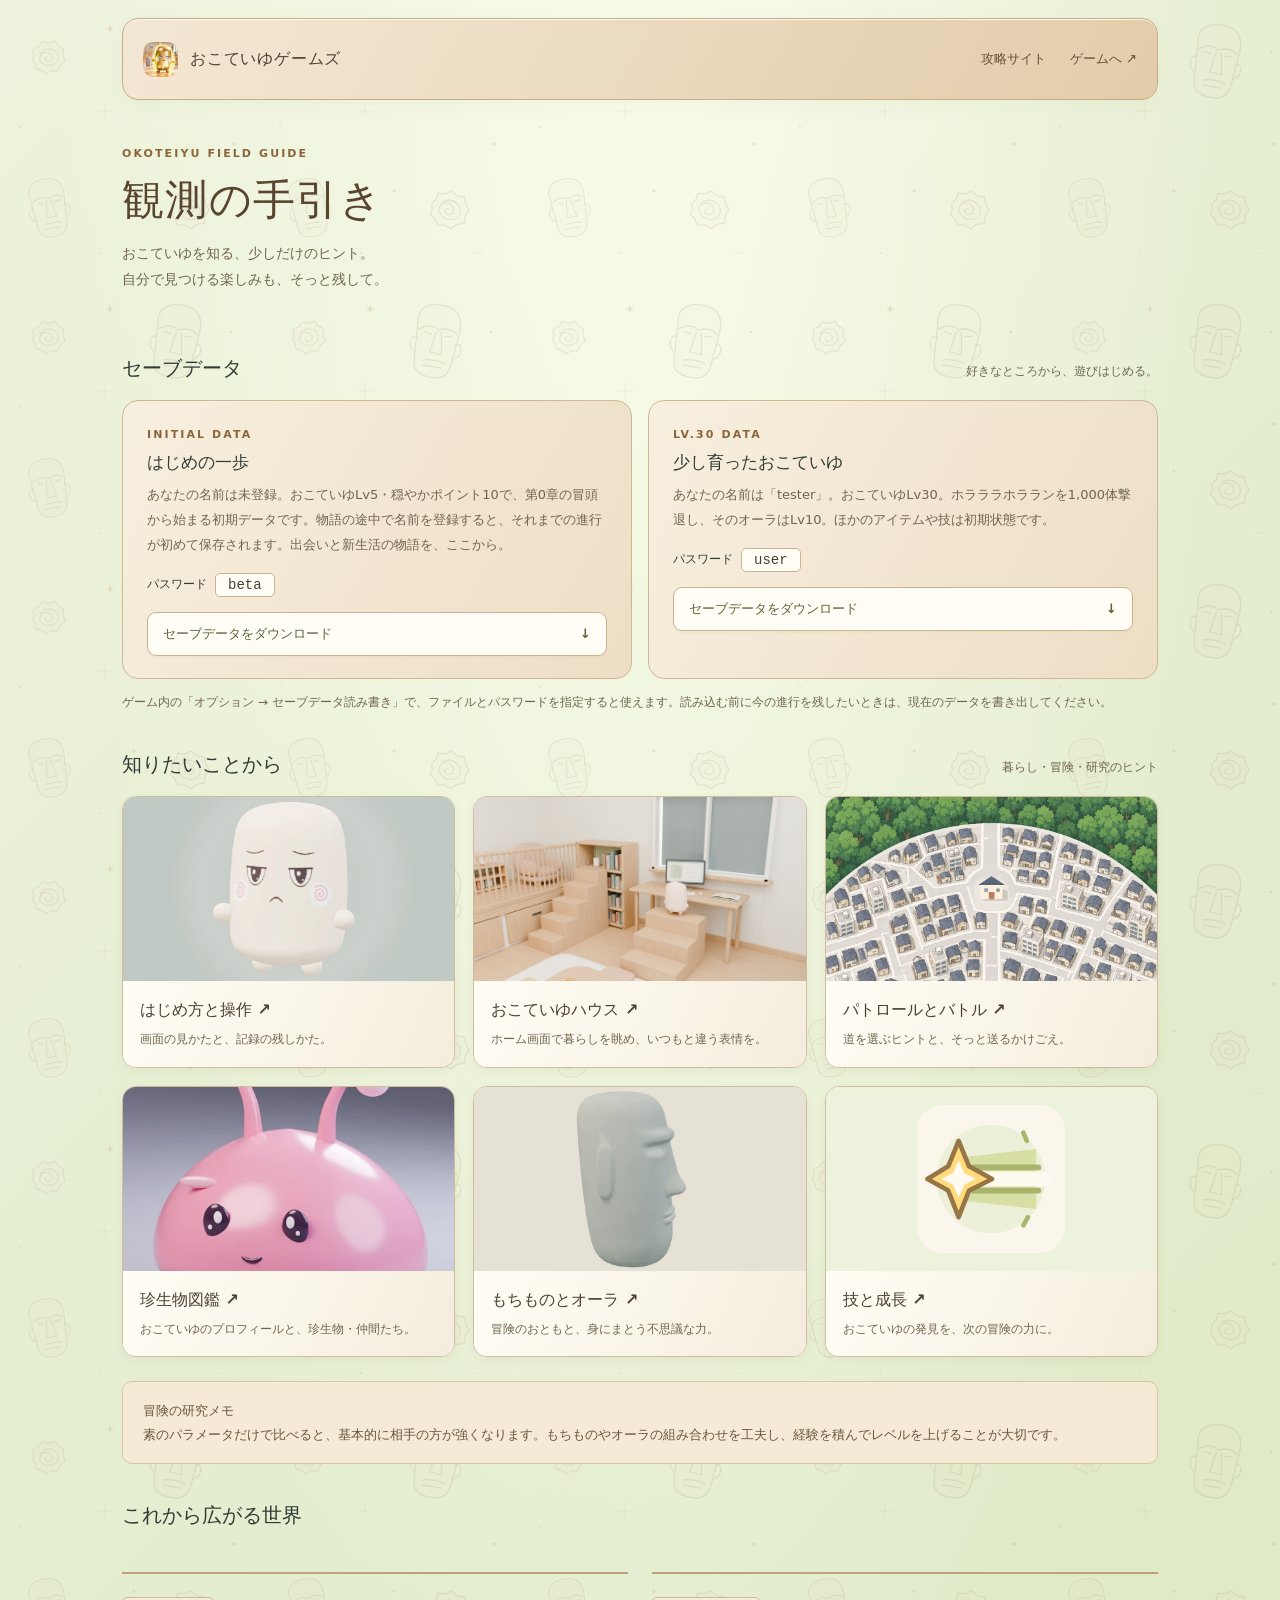
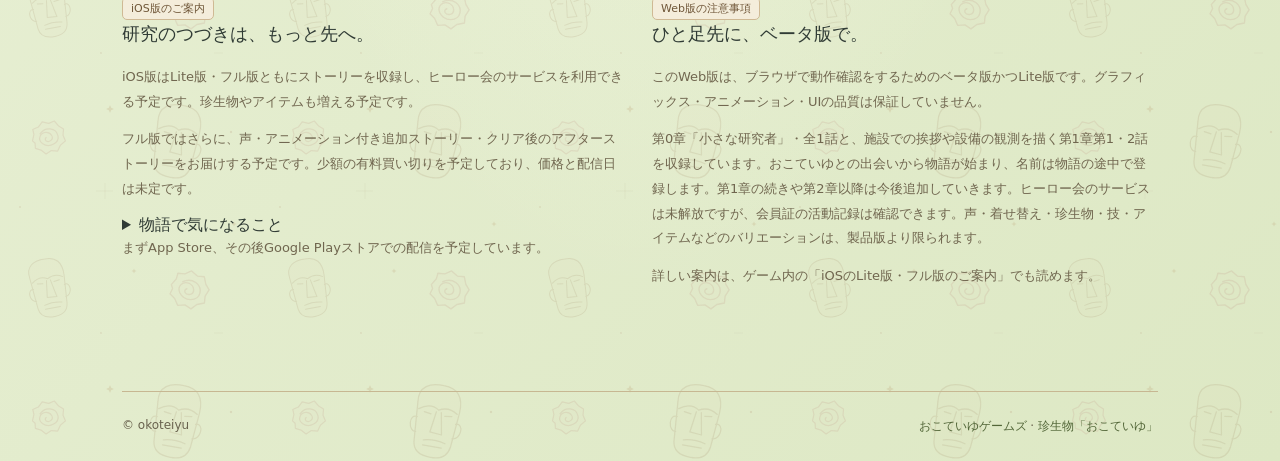
==== commit 0e27cef9: "Replace prologue with one episode and defer first save to name registration" ====
--- a/site/guide/index.html
+++ b/site/guide/index.html
@@ -16,4 +16,4 @@
  <meta name="twitter:description" content="珍生物「おこていゆ」の攻略サイト。はじめ方、おこていゆハウス、パトロールと訓練、珍生物、もちもの、技をご紹介します。">
  <meta name="twitter:image" content="https://okoteiyu.github.io/games/shared/guide-cover.png">
  <meta name="twitter:image:alt" content="モアイが表紙に描かれた、おこていゆの攻略ノート">
-<link rel="icon" href="../game/assets/icons/favicon-32.png"><link rel="stylesheet" href="../shared/site.css"><link rel="stylesheet" href="../shared/guide-theme.css"></head><body class="theme-guide"><div class="wrap"><header class="site-header"><a class="brand" href="../"><img src="../game/assets/icons/app-icon-192.png" alt="">おこていゆゲームズ</a><nav class="header-links" aria-label="メイン"><a href="../guide/">攻略サイト</a><a href="../game/">ゲームへ ↗</a></nav></header><main><section class="guide-intro"><span class="eyebrow">OKOTEIYU FIELD GUIDE</span><h1>観測の手引き</h1><p>おこていゆを知る、少しだけのヒント。<br>自分で見つける楽しみも、そっと残して。</p></section><section aria-labelledby="save-title"><div class="section-heading"><h2 id="save-title">セーブデータ</h2><small>好きなところから、遊びはじめる。</small></div><div class="save-grid"><article class="save-card"><span class="eyebrow">INITIAL DATA</span><h3>はじめの一歩</h3><p>あなたの名前は未登録。おこていゆLv5・穏やかポイント10で、名前を登録すると第0章が始まる初期データです。出会いと新生活の物語を、ここから。</p><div class="save-pass">パスワード <code>beta</code></div><a class="download" href="saves/beta.txt" download="beta.txt">セーブデータをダウンロード <span aria-hidden="true">↓</span></a></article><article class="save-card"><span class="eyebrow">Lv.30 DATA</span><h3>少し育ったおこていゆ</h3><p>あなたの名前は「tester」。おこていゆLv30。ホラララホラランを1,000体撃退し、そのオーラはLv10。ほかのアイテムや技は初期状態です。</p><div class="save-pass">パスワード <code>user</code></div><a class="download" href="saves/user.txt" download="user.txt">セーブデータをダウンロード <span aria-hidden="true">↓</span></a></article></div><p class="save-help">ゲーム内の「オプション → セーブデータ読み書き」で、ファイルとパスワードを指定すると使えます。読み込む前に今の進行を残したいときは、現在のデータを書き出してください。</p></section><section aria-labelledby="browse-title"><div class="section-heading"><h2 id="browse-title">知りたいことから</h2><small>暮らし・冒険・研究のヒント</small></div><div class="category-grid"><a class="category-card " href="basics/"><img src="../game/assets/collection/aura-okoteiyu.webp" alt="" loading="lazy"><div class="category-copy"><h3>はじめ方と操作 <span aria-hidden="true">↗</span></h3><p>画面の見かたと、記録の残しかた。</p></div></a><a class="category-card " href="house/"><img src="../game/assets/okoteiyu-house-workspace.png" alt="" loading="lazy"><div class="category-copy"><h3>おこていゆハウス <span aria-hidden="true">↗</span></h3><p>ホーム画面で暮らしを眺め、いつもと違う表情を。</p></div></a><a class="category-card " href="adventure/"><img src="../game/assets/patrol-map-background.webp" alt="" loading="lazy"><div class="category-copy"><h3>パトロールとバトル <span aria-hidden="true">↗</span></h3><p>道を選ぶヒントと、そっと送るかけごえ。</p></div></a><a class="category-card " href="creatures/"><img src="../game/assets/collection/punim.webp" alt="" loading="lazy"><div class="category-copy"><h3>珍生物図鑑 <span aria-hidden="true">↗</span></h3><p>おこていゆのプロフィールと、珍生物・仲間たち。</p></div></a><a class="category-card " href="items/"><img src="../game/assets/collection/moai_kun.webp" alt="" loading="lazy"><div class="category-copy"><h3>もちものとオーラ <span aria-hidden="true">↗</span></h3><p>冒険のおともと、身にまとう不思議な力。</p></div></a><a class="category-card icon" href="skills/"><img src="../game/assets/collection/technique-energy_ray.svg" alt="" loading="lazy"><div class="category-copy"><h3>技と成長 <span aria-hidden="true">↗</span></h3><p>おこていゆの発見を、次の冒険の力に。</p></div></a></div><aside class="article-note" style="margin-top:24px"><strong>冒険の研究メモ</strong><br>素のパラメータだけで比べると、基本的に相手の方が強くなります。もちものやオーラの組み合わせを工夫し、経験を積んでレベルを上げることが大切です。</aside></section><section aria-labelledby="edition-title"><div class="section-heading"><h2 id="edition-title">これから広がる世界</h2></div><div class="edition-grid"><article class="edition"><span class="tag">iOS版のご案内</span><h3>研究のつづきは、もっと先へ。</h3><p>iOS版はLite版・フル版ともにストーリーを収録し、ヒーロー会のサービスを利用できる予定です。珍生物やアイテムも増える予定です。</p><p>フル版ではさらに、声・アニメーション付き追加ストーリー・クリア後のアフターストーリーをお届けする予定です。少額の有料買い切りを予定しており、価格と配信日は未定です。</p><details><summary>物語で気になること</summary><p>おこていゆの誕生。モアイの謎。密かに迫り来る危機。秘められた力。「惑星より大きな心」。限界を越える6つの試練。まだ明かされていない物語が待っています。</p></details><p>まずApp Store、その後Google Playストアでの配信を予定しています。</p></article><article class="edition"><span class="tag">Web版の注意事項</span><h3>ひと足先に、ベータ版で。</h3><p>このWeb版は、ブラウザで動作確認をするためのベータ版かつLite版です。グラフィックス・アニメーション・UIの品質は保証していません。</p><p>第0章・全3話と、施設での挨拶や設備の観測を描く第1章第1・2話を収録しています。名前を登録したら、おこていゆとの出会いから物語を始めてみましょう。第1章の続きや第2章以降は今後追加していきます。ヒーロー会のサービスは未解放ですが、会員証の活動記録は確認できます。声・着せ替え・珍生物・技・アイテムなどのバリエーションは、製品版より限られます。</p><p>詳しい案内は、ゲーム内の「iOSのLite版・フル版のご案内」でも読めます。</p></article></div></section></main><footer class="site-footer"><span>© okoteiyu</span><span><a href="../">おこていゆゲームズ</a> · <a href="../game/">珍生物「おこていゆ」</a></span></footer></div></body></html>+<link rel="icon" href="../game/assets/icons/favicon-32.png"><link rel="stylesheet" href="../shared/site.css"><link rel="stylesheet" href="../shared/guide-theme.css"></head><body class="theme-guide"><div class="wrap"><header class="site-header"><a class="brand" href="../"><img src="../game/assets/icons/app-icon-192.png" alt="">おこていゆゲームズ</a><nav class="header-links" aria-label="メイン"><a href="../guide/">攻略サイト</a><a href="../game/">ゲームへ ↗</a></nav></header><main><section class="guide-intro"><span class="eyebrow">OKOTEIYU FIELD GUIDE</span><h1>観測の手引き</h1><p>おこていゆを知る、少しだけのヒント。<br>自分で見つける楽しみも、そっと残して。</p></section><section aria-labelledby="save-title"><div class="section-heading"><h2 id="save-title">セーブデータ</h2><small>好きなところから、遊びはじめる。</small></div><div class="save-grid"><article class="save-card"><span class="eyebrow">INITIAL DATA</span><h3>はじめの一歩</h3><p>あなたの名前は未登録。おこていゆLv5・穏やかポイント10で、第0章の冒頭から始まる初期データです。物語の途中で名前を登録すると、それまでの進行が初めて保存されます。出会いと新生活の物語を、ここから。</p><div class="save-pass">パスワード <code>beta</code></div><a class="download" href="saves/beta.txt" download="beta.txt">セーブデータをダウンロード <span aria-hidden="true">↓</span></a></article><article class="save-card"><span class="eyebrow">Lv.30 DATA</span><h3>少し育ったおこていゆ</h3><p>あなたの名前は「tester」。おこていゆLv30。ホラララホラランを1,000体撃退し、そのオーラはLv10。ほかのアイテムや技は初期状態です。</p><div class="save-pass">パスワード <code>user</code></div><a class="download" href="saves/user.txt" download="user.txt">セーブデータをダウンロード <span aria-hidden="true">↓</span></a></article></div><p class="save-help">ゲーム内の「オプション → セーブデータ読み書き」で、ファイルとパスワードを指定すると使えます。読み込む前に今の進行を残したいときは、現在のデータを書き出してください。</p></section><section aria-labelledby="browse-title"><div class="section-heading"><h2 id="browse-title">知りたいことから</h2><small>暮らし・冒険・研究のヒント</small></div><div class="category-grid"><a class="category-card " href="basics/"><img src="../game/assets/collection/aura-okoteiyu.webp" alt="" loading="lazy"><div class="category-copy"><h3>はじめ方と操作 <span aria-hidden="true">↗</span></h3><p>画面の見かたと、記録の残しかた。</p></div></a><a class="category-card " href="house/"><img src="../game/assets/okoteiyu-house-workspace.png" alt="" loading="lazy"><div class="category-copy"><h3>おこていゆハウス <span aria-hidden="true">↗</span></h3><p>ホーム画面で暮らしを眺め、いつもと違う表情を。</p></div></a><a class="category-card " href="adventure/"><img src="../game/assets/patrol-map-background.webp" alt="" loading="lazy"><div class="category-copy"><h3>パトロールとバトル <span aria-hidden="true">↗</span></h3><p>道を選ぶヒントと、そっと送るかけごえ。</p></div></a><a class="category-card " href="creatures/"><img src="../game/assets/collection/punim.webp" alt="" loading="lazy"><div class="category-copy"><h3>珍生物図鑑 <span aria-hidden="true">↗</span></h3><p>おこていゆのプロフィールと、珍生物・仲間たち。</p></div></a><a class="category-card " href="items/"><img src="../game/assets/collection/moai_kun.webp" alt="" loading="lazy"><div class="category-copy"><h3>もちものとオーラ <span aria-hidden="true">↗</span></h3><p>冒険のおともと、身にまとう不思議な力。</p></div></a><a class="category-card icon" href="skills/"><img src="../game/assets/collection/technique-energy_ray.svg" alt="" loading="lazy"><div class="category-copy"><h3>技と成長 <span aria-hidden="true">↗</span></h3><p>おこていゆの発見を、次の冒険の力に。</p></div></a></div><aside class="article-note" style="margin-top:24px"><strong>冒険の研究メモ</strong><br>素のパラメータだけで比べると、基本的に相手の方が強くなります。もちものやオーラの組み合わせを工夫し、経験を積んでレベルを上げることが大切です。</aside></section><section aria-labelledby="edition-title"><div class="section-heading"><h2 id="edition-title">これから広がる世界</h2></div><div class="edition-grid"><article class="edition"><span class="tag">iOS版のご案内</span><h3>研究のつづきは、もっと先へ。</h3><p>iOS版はLite版・フル版ともにストーリーを収録し、ヒーロー会のサービスを利用できる予定です。珍生物やアイテムも増える予定です。</p><p>フル版ではさらに、声・アニメーション付き追加ストーリー・クリア後のアフターストーリーをお届けする予定です。少額の有料買い切りを予定しており、価格と配信日は未定です。</p><details><summary>物語で気になること</summary><p>おこていゆの誕生。モアイの謎。密かに迫り来る危機。秘められた力。「惑星より大きな心」。限界を越える6つの試練。まだ明かされていない物語が待っています。</p></details><p>まずApp Store、その後Google Playストアでの配信を予定しています。</p></article><article class="edition"><span class="tag">Web版の注意事項</span><h3>ひと足先に、ベータ版で。</h3><p>このWeb版は、ブラウザで動作確認をするためのベータ版かつLite版です。グラフィックス・アニメーション・UIの品質は保証していません。</p><p>第0章「小さな研究者」・全1話と、施設での挨拶や設備の観測を描く第1章第1・2話を収録しています。おこていゆとの出会いから物語が始まり、名前は物語の途中で登録します。第1章の続きや第2章以降は今後追加していきます。ヒーロー会のサービスは未解放ですが、会員証の活動記録は確認できます。声・着せ替え・珍生物・技・アイテムなどのバリエーションは、製品版より限られます。</p><p>詳しい案内は、ゲーム内の「iOSのLite版・フル版のご案内」でも読めます。</p></article></div></section></main><footer class="site-footer"><span>© okoteiyu</span><span><a href="../">おこていゆゲームズ</a> · <a href="../game/">珍生物「おこていゆ」</a></span></footer></div></body></html>
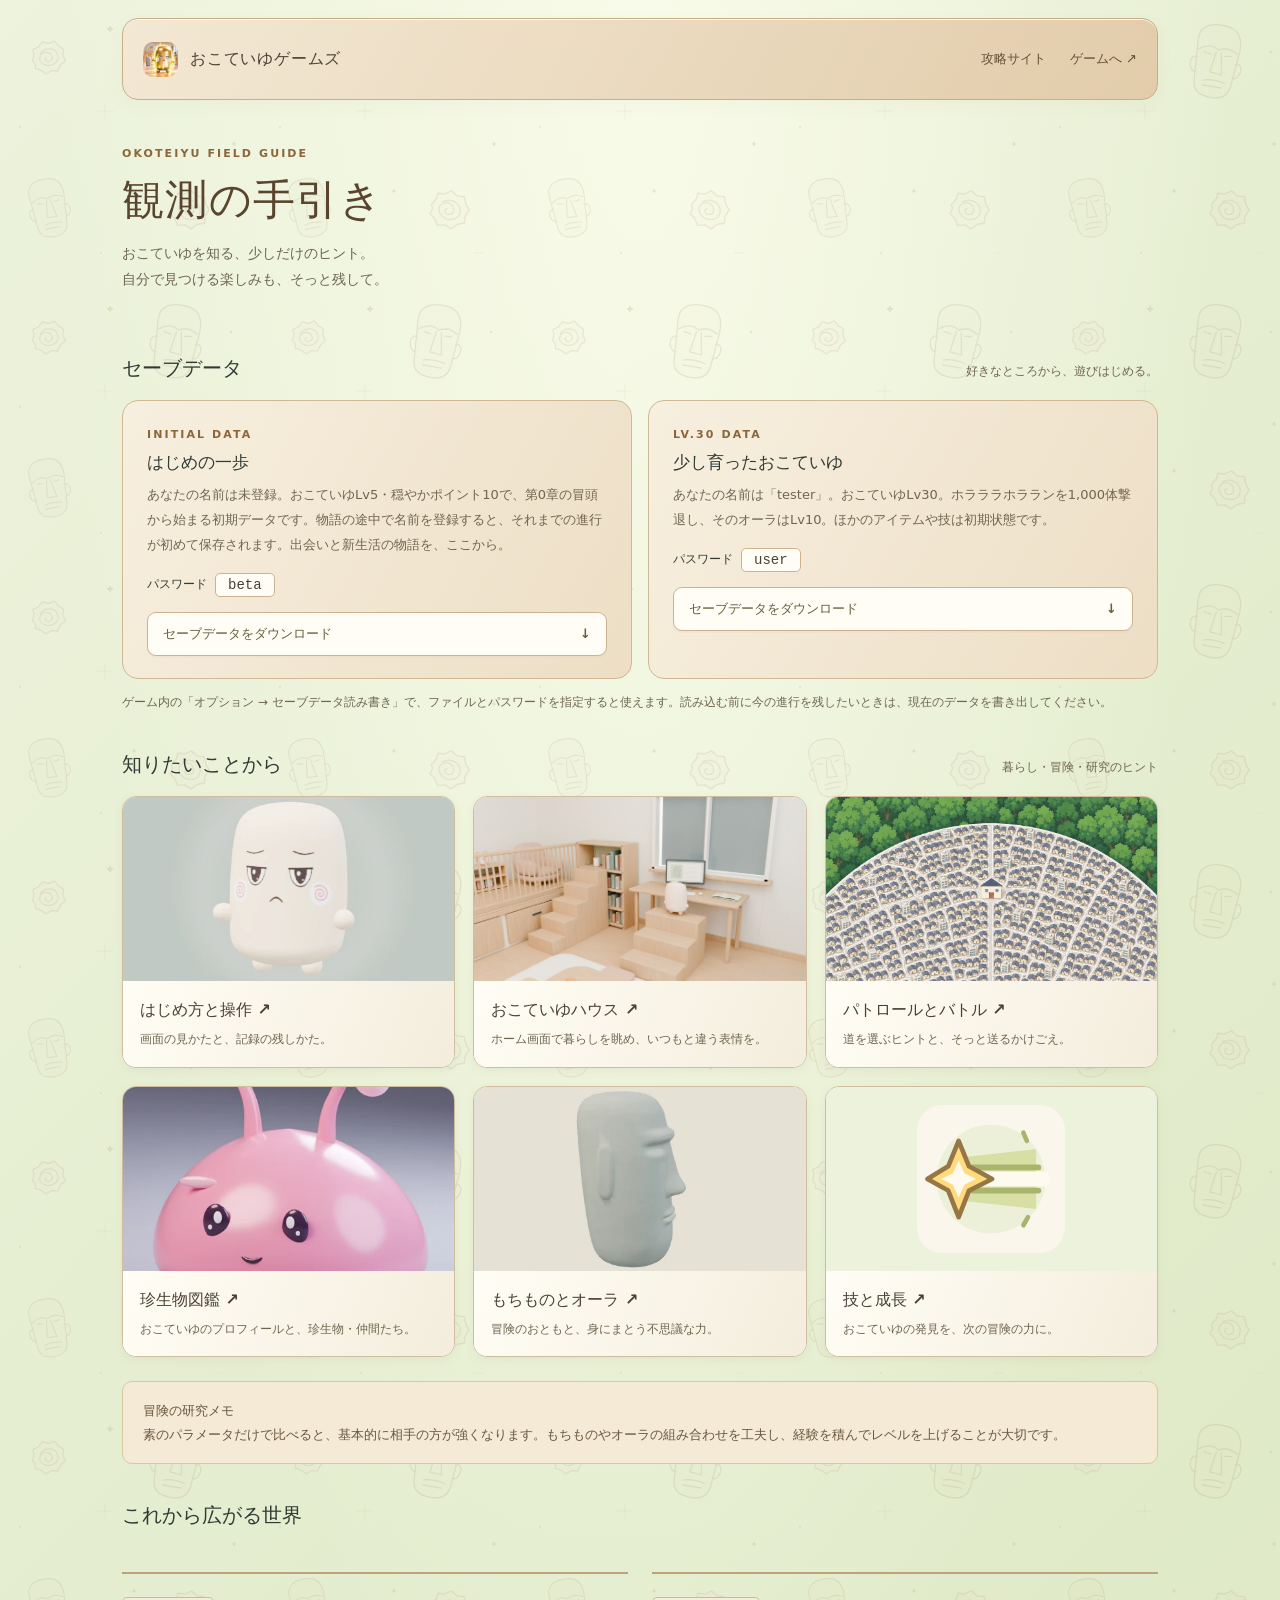
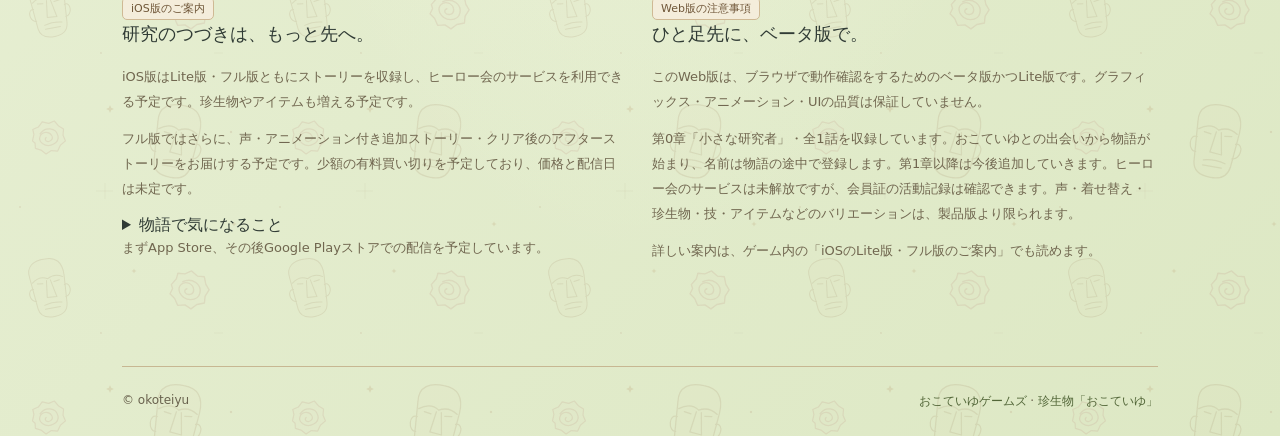
==== commit 93833e16: "Add persistent camp bases and exploration-optimal routes" ====
--- a/site/guide/index.html
+++ b/site/guide/index.html
@@ -16,4 +16,4 @@
  <meta name="twitter:description" content="珍生物「おこていゆ」の攻略サイト。はじめ方、おこていゆハウス、パトロールと訓練、珍生物、もちもの、技をご紹介します。">
  <meta name="twitter:image" content="https://okoteiyu.github.io/games/shared/guide-cover.png">
  <meta name="twitter:image:alt" content="モアイが表紙に描かれた、おこていゆの攻略ノート">
-<link rel="icon" href="../game/assets/icons/favicon-32.png"><link rel="stylesheet" href="../shared/site.css"><link rel="stylesheet" href="../shared/guide-theme.css"></head><body class="theme-guide"><div class="wrap"><header class="site-header"><a class="brand" href="../"><img src="../game/assets/icons/app-icon-192.png" alt="">おこていゆゲームズ</a><nav class="header-links" aria-label="メイン"><a href="../guide/">攻略サイト</a><a href="../game/">ゲームへ ↗</a></nav></header><main><section class="guide-intro"><span class="eyebrow">OKOTEIYU FIELD GUIDE</span><h1>観測の手引き</h1><p>おこていゆを知る、少しだけのヒント。<br>自分で見つける楽しみも、そっと残して。</p></section><section aria-labelledby="save-title"><div class="section-heading"><h2 id="save-title">セーブデータ</h2><small>好きなところから、遊びはじめる。</small></div><div class="save-grid"><article class="save-card"><span class="eyebrow">INITIAL DATA</span><h3>はじめの一歩</h3><p>あなたの名前は未登録。おこていゆLv5・穏やかポイント10で、第0章の冒頭から始まる初期データです。物語の途中で名前を登録すると、それまでの進行が初めて保存されます。出会いと新生活の物語を、ここから。</p><div class="save-pass">パスワード <code>beta</code></div><a class="download" href="saves/beta.txt" download="beta.txt">セーブデータをダウンロード <span aria-hidden="true">↓</span></a></article><article class="save-card"><span class="eyebrow">Lv.30 DATA</span><h3>少し育ったおこていゆ</h3><p>あなたの名前は「tester」。おこていゆLv30。ホラララホラランを1,000体撃退し、そのオーラはLv10。ほかのアイテムや技は初期状態です。</p><div class="save-pass">パスワード <code>user</code></div><a class="download" href="saves/user.txt" download="user.txt">セーブデータをダウンロード <span aria-hidden="true">↓</span></a></article></div><p class="save-help">ゲーム内の「オプション → セーブデータ読み書き」で、ファイルとパスワードを指定すると使えます。読み込む前に今の進行を残したいときは、現在のデータを書き出してください。</p></section><section aria-labelledby="browse-title"><div class="section-heading"><h2 id="browse-title">知りたいことから</h2><small>暮らし・冒険・研究のヒント</small></div><div class="category-grid"><a class="category-card " href="basics/"><img src="../game/assets/collection/aura-okoteiyu.webp" alt="" loading="lazy"><div class="category-copy"><h3>はじめ方と操作 <span aria-hidden="true">↗</span></h3><p>画面の見かたと、記録の残しかた。</p></div></a><a class="category-card " href="house/"><img src="../game/assets/okoteiyu-house-workspace.png" alt="" loading="lazy"><div class="category-copy"><h3>おこていゆハウス <span aria-hidden="true">↗</span></h3><p>ホーム画面で暮らしを眺め、いつもと違う表情を。</p></div></a><a class="category-card " href="adventure/"><img src="../game/assets/patrol-map-background.webp" alt="" loading="lazy"><div class="category-copy"><h3>パトロールとバトル <span aria-hidden="true">↗</span></h3><p>道を選ぶヒントと、そっと送るかけごえ。</p></div></a><a class="category-card " href="creatures/"><img src="../game/assets/collection/punim.webp" alt="" loading="lazy"><div class="category-copy"><h3>珍生物図鑑 <span aria-hidden="true">↗</span></h3><p>おこていゆのプロフィールと、珍生物・仲間たち。</p></div></a><a class="category-card " href="items/"><img src="../game/assets/collection/moai_kun.webp" alt="" loading="lazy"><div class="category-copy"><h3>もちものとオーラ <span aria-hidden="true">↗</span></h3><p>冒険のおともと、身にまとう不思議な力。</p></div></a><a class="category-card icon" href="skills/"><img src="../game/assets/collection/technique-energy_ray.svg" alt="" loading="lazy"><div class="category-copy"><h3>技と成長 <span aria-hidden="true">↗</span></h3><p>おこていゆの発見を、次の冒険の力に。</p></div></a></div><aside class="article-note" style="margin-top:24px"><strong>冒険の研究メモ</strong><br>素のパラメータだけで比べると、基本的に相手の方が強くなります。もちものやオーラの組み合わせを工夫し、経験を積んでレベルを上げることが大切です。</aside></section><section aria-labelledby="edition-title"><div class="section-heading"><h2 id="edition-title">これから広がる世界</h2></div><div class="edition-grid"><article class="edition"><span class="tag">iOS版のご案内</span><h3>研究のつづきは、もっと先へ。</h3><p>iOS版はLite版・フル版ともにストーリーを収録し、ヒーロー会のサービスを利用できる予定です。珍生物やアイテムも増える予定です。</p><p>フル版ではさらに、声・アニメーション付き追加ストーリー・クリア後のアフターストーリーをお届けする予定です。少額の有料買い切りを予定しており、価格と配信日は未定です。</p><details><summary>物語で気になること</summary><p>おこていゆの誕生。モアイの謎。密かに迫り来る危機。秘められた力。「惑星より大きな心」。限界を越える6つの試練。まだ明かされていない物語が待っています。</p></details><p>まずApp Store、その後Google Playストアでの配信を予定しています。</p></article><article class="edition"><span class="tag">Web版の注意事項</span><h3>ひと足先に、ベータ版で。</h3><p>このWeb版は、ブラウザで動作確認をするためのベータ版かつLite版です。グラフィックス・アニメーション・UIの品質は保証していません。</p><p>第0章「小さな研究者」・全1話と、施設での挨拶や設備の観測を描く第1章第1・2話を収録しています。おこていゆとの出会いから物語が始まり、名前は物語の途中で登録します。第1章の続きや第2章以降は今後追加していきます。ヒーロー会のサービスは未解放ですが、会員証の活動記録は確認できます。声・着せ替え・珍生物・技・アイテムなどのバリエーションは、製品版より限られます。</p><p>詳しい案内は、ゲーム内の「iOSのLite版・フル版のご案内」でも読めます。</p></article></div></section></main><footer class="site-footer"><span>© okoteiyu</span><span><a href="../">おこていゆゲームズ</a> · <a href="../game/">珍生物「おこていゆ」</a></span></footer></div></body></html>+<link rel="icon" href="../game/assets/icons/favicon-32.png"><link rel="stylesheet" href="../shared/site.css"><link rel="stylesheet" href="../shared/guide-theme.css"></head><body class="theme-guide"><div class="wrap"><header class="site-header"><a class="brand" href="../"><img src="../game/assets/icons/app-icon-192.png" alt="">おこていゆゲームズ</a><nav class="header-links" aria-label="メイン"><a href="../guide/">攻略サイト</a><a href="../game/">ゲームへ ↗</a></nav></header><main><section class="guide-intro"><span class="eyebrow">OKOTEIYU FIELD GUIDE</span><h1>観測の手引き</h1><p>おこていゆを知る、少しだけのヒント。<br>自分で見つける楽しみも、そっと残して。</p></section><section aria-labelledby="save-title"><div class="section-heading"><h2 id="save-title">セーブデータ</h2><small>好きなところから、遊びはじめる。</small></div><div class="save-grid"><article class="save-card"><span class="eyebrow">INITIAL DATA</span><h3>はじめの一歩</h3><p>あなたの名前は未登録。おこていゆLv5・穏やかポイント10で、第0章の冒頭から始まる初期データです。物語の途中で名前を登録すると、それまでの進行が初めて保存されます。出会いと新生活の物語を、ここから。</p><div class="save-pass">パスワード <code>beta</code></div><a class="download" href="saves/beta.txt" download="beta.txt">セーブデータをダウンロード <span aria-hidden="true">↓</span></a></article><article class="save-card"><span class="eyebrow">Lv.30 DATA</span><h3>少し育ったおこていゆ</h3><p>あなたの名前は「tester」。おこていゆLv30。ホラララホラランを1,000体撃退し、そのオーラはLv10。ほかのアイテムや技は初期状態です。</p><div class="save-pass">パスワード <code>user</code></div><a class="download" href="saves/user.txt" download="user.txt">セーブデータをダウンロード <span aria-hidden="true">↓</span></a></article></div><p class="save-help">ゲーム内の「オプション → セーブデータ読み書き」で、ファイルとパスワードを指定すると使えます。読み込む前に今の進行を残したいときは、現在のデータを書き出してください。</p></section><section aria-labelledby="browse-title"><div class="section-heading"><h2 id="browse-title">知りたいことから</h2><small>暮らし・冒険・研究のヒント</small></div><div class="category-grid"><a class="category-card " href="basics/"><img src="../game/assets/collection/aura-okoteiyu.webp" alt="" loading="lazy"><div class="category-copy"><h3>はじめ方と操作 <span aria-hidden="true">↗</span></h3><p>画面の見かたと、記録の残しかた。</p></div></a><a class="category-card " href="house/"><img src="../game/assets/okoteiyu-house-workspace.png" alt="" loading="lazy"><div class="category-copy"><h3>おこていゆハウス <span aria-hidden="true">↗</span></h3><p>ホーム画面で暮らしを眺め、いつもと違う表情を。</p></div></a><a class="category-card " href="adventure/"><img src="../game/assets/patrol-map-background.webp" alt="" loading="lazy"><div class="category-copy"><h3>パトロールとバトル <span aria-hidden="true">↗</span></h3><p>道を選ぶヒントと、そっと送るかけごえ。</p></div></a><a class="category-card " href="creatures/"><img src="../game/assets/collection/punim.webp" alt="" loading="lazy"><div class="category-copy"><h3>珍生物図鑑 <span aria-hidden="true">↗</span></h3><p>おこていゆのプロフィールと、珍生物・仲間たち。</p></div></a><a class="category-card " href="items/"><img src="../game/assets/collection/moai_kun.webp" alt="" loading="lazy"><div class="category-copy"><h3>もちものとオーラ <span aria-hidden="true">↗</span></h3><p>冒険のおともと、身にまとう不思議な力。</p></div></a><a class="category-card icon" href="skills/"><img src="../game/assets/collection/technique-energy_ray.svg" alt="" loading="lazy"><div class="category-copy"><h3>技と成長 <span aria-hidden="true">↗</span></h3><p>おこていゆの発見を、次の冒険の力に。</p></div></a></div><aside class="article-note" style="margin-top:24px"><strong>冒険の研究メモ</strong><br>素のパラメータだけで比べると、基本的に相手の方が強くなります。もちものやオーラの組み合わせを工夫し、経験を積んでレベルを上げることが大切です。</aside></section><section aria-labelledby="edition-title"><div class="section-heading"><h2 id="edition-title">これから広がる世界</h2></div><div class="edition-grid"><article class="edition"><span class="tag">iOS版のご案内</span><h3>研究のつづきは、もっと先へ。</h3><p>iOS版はLite版・フル版ともにストーリーを収録し、ヒーロー会のサービスを利用できる予定です。珍生物やアイテムも増える予定です。</p><p>フル版ではさらに、声・アニメーション付き追加ストーリー・クリア後のアフターストーリーをお届けする予定です。少額の有料買い切りを予定しており、価格と配信日は未定です。</p><details><summary>物語で気になること</summary><p>おこていゆの誕生。モアイの謎。密かに迫り来る危機。秘められた力。「惑星より大きな心」。限界を越える6つの試練。まだ明かされていない物語が待っています。</p></details><p>まずApp Store、その後Google Playストアでの配信を予定しています。</p></article><article class="edition"><span class="tag">Web版の注意事項</span><h3>ひと足先に、ベータ版で。</h3><p>このWeb版は、ブラウザで動作確認をするためのベータ版かつLite版です。グラフィックス・アニメーション・UIの品質は保証していません。</p><p>第0章「小さな研究者」・全1話を収録しています。おこていゆとの出会いから物語が始まり、名前は物語の途中で登録します。第1章以降は今後追加していきます。ヒーロー会のサービスは未解放ですが、会員証の活動記録は確認できます。声・着せ替え・珍生物・技・アイテムなどのバリエーションは、製品版より限られます。</p><p>詳しい案内は、ゲーム内の「iOSのLite版・フル版のご案内」でも読めます。</p></article></div></section></main><footer class="site-footer"><span>© okoteiyu</span><span><a href="../">おこていゆゲームズ</a> · <a href="../game/">珍生物「おこていゆ」</a></span></footer></div></body></html>
